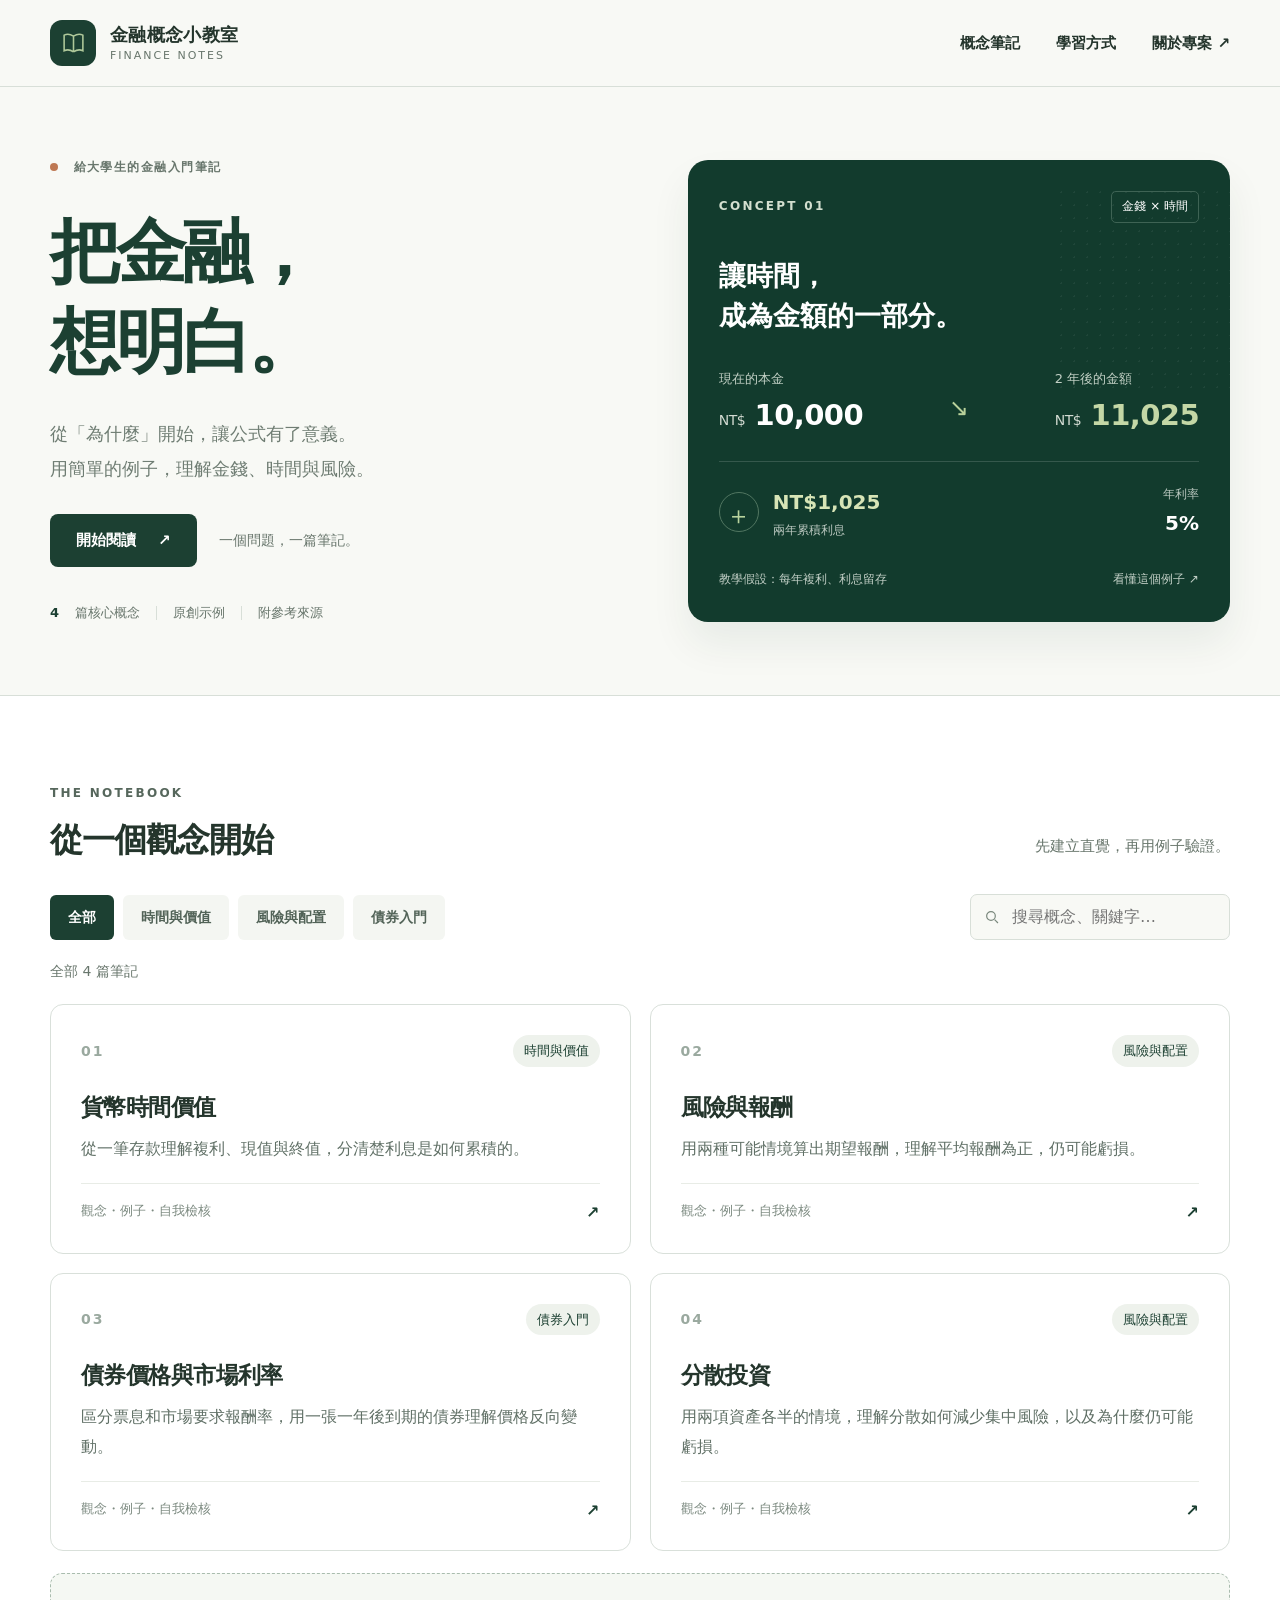
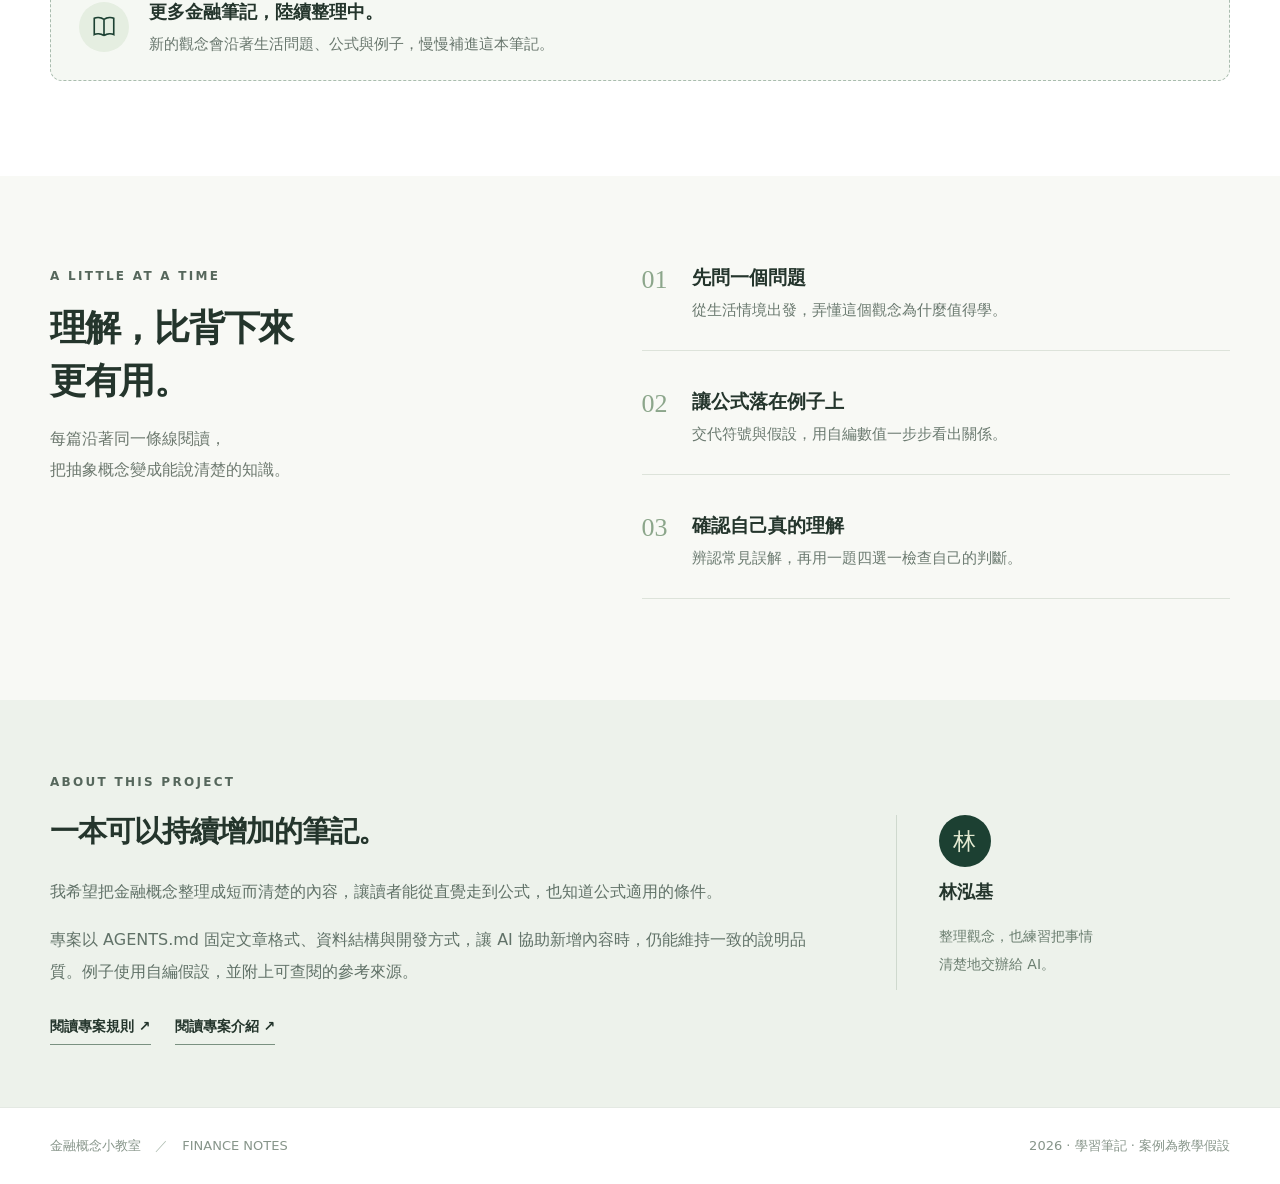
==== index.html @ fc598c64 "Publish rebuilt finance notes site and reusable project rules" ====
<!doctype html>
<html lang="zh-Hant-TW">
<head>
  <meta charset="utf-8">
  <meta name="viewport" content="width=device-width, initial-scale=1">
  <meta name="color-scheme" content="light">
  <meta name="description" content="金融概念小教室：從生活問題出發，認識貨幣時間價值、風險與報酬、債券價格與分散投資。">
  <title>金融概念小教室｜把金融，想明白。</title>
  <link rel="icon" href="favicon.svg" type="image/svg+xml">
  <link rel="stylesheet" href="styles.css">
  <script defer src="math.js"></script>
  <script defer src="content.js"></script>
  <script defer src="app.js"></script>
</head>
<body>
  <a class="skip-link" href="#main">跳到主要內容</a>
  <header class="site-header">
    <div class="shell header-inner">
      <a class="brand" href="#home" aria-label="金融概念小教室首頁">
        <span class="brand-icon" aria-hidden="true"><svg width="25" height="25" viewBox="0 0 24 24" fill="none" stroke="currentColor" stroke-width="1.5"><path d="M12 5c-3-2-7-2-9-1v15c2-1 6-1 9 1m0-15c3-2 7-2 9-1v15c-2-1-6-1-9 1m0-15v15"/></svg></span>
        <span class="brand-words"><strong>金融概念小教室</strong><small>FINANCE NOTES</small></span>
      </a>
      <nav class="main-nav" aria-label="主要導覽">
        <a href="#notebook">概念筆記</a><a href="#method">學習方式</a><a href="#about">關於專案 <span aria-hidden="true">↗</span></a>
      </nav>
    </div>
  </header>
  <main id="main">
    <div id="home-view">
      <section class="hero" id="home" aria-labelledby="site-headline"><div class="shell hero-grid">
        <div class="hero-copy">
          <p class="eyebrow hero-eyebrow"><i aria-hidden="true"></i> 給大學生的金融入門筆記</p>
          <h1 id="site-headline">把金融，<br><em>想明白。</em></h1>
          <p class="hero-intro">從「為什麼」開始，讓公式有了意義。<br>用簡單的例子，理解金錢、時間與風險。</p>
          <div class="hero-cta"><a class="btn primary" href="#notebook">開始閱讀 <span aria-hidden="true">↗</span></a><span>一個問題，一篇筆記。</span></div>
          <div class="hero-meta"><strong>4</strong> 篇核心概念 <b aria-hidden="true"></b> 原創示例 <b aria-hidden="true"></b> 附參考來源</div>
        </div>
        <div class="concept-panel" aria-label="複利教學示例"><div class="panel-top"><span class="overline">CONCEPT 01</span><span class="panel-tag">金錢 × 時間</span></div>
          <h2>讓時間，<br>成為金額的一部分。</h2>
          <div class="number-compare"><div><span class="small">現在的本金</span><strong><small>NT$</small> 10,000</strong></div><div class="number-arrow" aria-hidden="true">↘</div><div><span class="small">2 年後的金額</span><strong class="lime"><small>NT$</small> 11,025</strong></div></div>
          <div class="panel-bottom"><div class="plus-circle" aria-hidden="true">＋</div><div class="panel-added"><strong>NT$1,025</strong><span>兩年累積利息</span></div><div class="panel-rate"><span>年利率</span><strong>5%</strong></div></div>
          <div class="panel-footer"><span>教學假設：每年複利、利息留存</span><a href="#lesson/time-value">看懂這個例子 ↗</a></div>
        </div>
      </div></section>
      <section class="notebook" id="notebook" aria-labelledby="notebook-title"><div class="shell">
        <div class="section-heading"><div><p class="overline dark">THE NOTEBOOK</p><h2 id="notebook-title">從一個觀念開始</h2></div><p>先建立直覺，再用例子驗證。</p></div>
        <div class="filters"><div class="filter-buttons" role="group" aria-label="依分類篩選">
          <button type="button" data-filter="全部" class="active" aria-pressed="true">全部</button><button type="button" data-filter="時間與價值" aria-pressed="false">時間與價值</button><button type="button" data-filter="風險與配置" aria-pressed="false">風險與配置</button><button type="button" data-filter="債券入門" aria-pressed="false">債券入門</button>
        </div><label class="searchbox"><span class="sr-only">搜尋概念、關鍵字</span><svg aria-hidden="true" width="18" height="18" viewBox="0 0 24 24" fill="none" stroke="currentColor" stroke-width="1.8"><circle cx="10.5" cy="10.5" r="6.5"/><path d="m16 16 5 5"/></svg><input id="search" type="search" placeholder="搜尋概念、關鍵字…" autocomplete="off"></label></div>
        <p class="results-count" id="results-count" aria-live="polite">全部 4 篇筆記</p>
        <div class="lesson-grid" id="lesson-grid" aria-label="金融概念筆記清單"></div>
        <div class="empty-state" id="empty-state" hidden><span aria-hidden="true">∅</span><h3>目前沒有符合的筆記</h3><p>試試其他關鍵字，或回到全部概念。</p><button class="btn secondary" type="button" id="reset-filter">顯示全部概念</button></div>
        <div class="coming-soon" id="coming-soon"><div class="coming-icon" aria-hidden="true"><svg width="26" height="26" viewBox="0 0 24 24" fill="none" stroke="currentColor" stroke-width="1.5"><path d="M12 5c-3-2-7-2-9-1v15c2-1 6-1 9 1m0-15c3-2 7-2 9-1v15c-2-1-6-1-9 1m0-15v15"/></svg></div><div><strong>更多金融筆記，陸續整理中。</strong><p>新的觀念會沿著生活問題、公式與例子，慢慢補進這本筆記。</p></div></div>
      </div></section>
      <section class="method" id="method" aria-labelledby="method-title"><div class="shell method-grid"><div><p class="overline dark">A LITTLE AT A TIME</p><h2 id="method-title">理解，比背下來<br>更有用。</h2><p class="method-intro">每篇沿著同一條線閱讀，<br>把抽象概念變成能說清楚的知識。</p></div><div class="step-list"><div class="step"><span>01</span><div><h3>先問一個問題</h3><p>從生活情境出發，弄懂這個觀念為什麼值得學。</p></div></div><div class="step"><span>02</span><div><h3>讓公式落在例子上</h3><p>交代符號與假設，用自編數值一步步看出關係。</p></div></div><div class="step"><span>03</span><div><h3>確認自己真的理解</h3><p>辨認常見誤解，再用一題四選一檢查自己的判斷。</p></div></div></div></div></section>
      <section class="about" id="about" aria-labelledby="about-title"><div class="shell about-grid"><div class="about-copy"><p class="overline dark">ABOUT THIS PROJECT</p><h2 id="about-title">一本可以持續增加的筆記。</h2><p>我希望把金融概念整理成短而清楚的內容，讓讀者能從直覺走到公式，也知道公式適用的條件。</p><p>專案以 AGENTS.md 固定文章格式、資料結構與開發方式，讓 AI 協助新增內容時，仍能維持一致的說明品質。例子使用自編假設，並附上可查閱的參考來源。</p><div class="about-links"><a href="agents.html">閱讀專案規則 ↗</a><a href="readme.html">閱讀專案介紹 ↗</a></div></div><div class="author-card"><div class="author-avatar" aria-hidden="true">林</div><strong>林泓基</strong><p>整理觀念，也練習把事情<br>清楚地交辦給 AI。</p></div></div></section>
    </div>
    <div id="lesson-view" hidden><div class="shell lesson-shell"><a class="back-link" href="#notebook">← 返回概念筆記</a><div class="lesson-layout"><aside class="lesson-side"><span class="overline dark">IN THIS NOTE</span><nav id="lesson-toc" aria-label="本篇章節導覽"></nav></aside><article class="lesson-article" id="lesson-article" tabindex="-1"></article></div></div></div>
  </main>
  <footer class="footer"><div class="shell footer-inner"><span>金融概念小教室 <span class="slash">／</span> FINANCE NOTES</span><span>2026 · 學習筆記 · 案例為教學假設</span></div></footer>
</body>
</html>
---- styles.css ----
:root{--pine:#1c4032;--pine-deep:#123b2d;--ink:#24352c;--muted:#68766c;--line:#d8dfd8;--cream:#f8f9f5;--mist:#eef2ec;--leaf:#afc89a;--orange:#be7853;--white:#fff;--shadow:0 22px 40px rgba(20,53,41,.07)}
*,*::before,*::after{box-sizing:border-box}html{scroll-behavior:smooth;scroll-padding-top:110px}body{margin:0;background:var(--cream);color:var(--ink);font-family:system-ui,-apple-system,BlinkMacSystemFont,"Noto Sans TC","Microsoft JhengHei",sans-serif;font-size:16px;line-height:1.8;-webkit-font-smoothing:antialiased}a{color:inherit;text-decoration:none}button,input{font:inherit}button,a{touch-action:manipulation}button{cursor:pointer}button:disabled{cursor:not-allowed}button:focus-visible,a:focus-visible,input:focus-visible{outline:3px solid #b67946;outline-offset:4px}[hidden]{display:none!important}.sr-only{position:absolute!important;width:1px;height:1px;padding:0;margin:-1px;overflow:hidden;clip:rect(0,0,0,0);white-space:nowrap;border:0}.skip-link{position:fixed;z-index:99;top:-100px;left:20px;padding:10px 18px;background:var(--pine);color:white}.skip-link:focus{top:12px}.shell{width:min(1180px,calc(100% - 80px));margin:auto}.site-header{position:sticky;top:0;z-index:20;background:rgba(248,249,245,.95);border-bottom:1px solid var(--line);backdrop-filter:blur(12px)}.header-inner{height:86px;display:flex;align-items:center;justify-content:space-between;gap:28px}.brand{display:flex;align-items:center;gap:14px;flex-shrink:0}.brand-icon{width:46px;height:46px;display:grid;place-items:center;background:var(--pine);color:var(--leaf);border-radius:12px}.brand-words{display:flex;flex-direction:column;line-height:1.3}.brand-words strong{font-size:18px;font-weight:750;letter-spacing:.02em}.brand-words small{font-size:11px;color:var(--muted);letter-spacing:.18em;margin-top:3px}.main-nav{display:flex;align-items:center;gap:36px;white-space:nowrap}.main-nav a{font-size:15px;font-weight:600}.main-nav a:hover,.back-link:hover{color:#6a8c69}.eyebrow,.overline{letter-spacing:.19em;font-size:12px;font-weight:700;color:#d4e0d0}.overline.dark{color:#56675c}.hero{background:#f8f9f5;border-bottom:1px solid var(--line);scroll-margin-top:100px}.hero-grid{display:grid;grid-template-columns:1.04fr 1fr;gap:74px;align-items:center;min-height:590px;padding:70px 0}.hero-copy h1{font-size:clamp(48px,5.5vw,77px);letter-spacing:-.055em;line-height:1.29;margin:28px 0;color:var(--pine);font-weight:800}.hero-copy h1 em{font-style:normal}.hero-eyebrow{color:var(--muted);letter-spacing:.12em;margin:0}.hero-eyebrow i{display:inline-block;background:var(--orange);width:8px;height:8px;border-radius:50%;margin-right:10px}.hero-intro{font-size:18px;color:#6f7d73;line-height:1.95;margin:0 0 28px}.hero-cta{display:flex;align-items:center;gap:22px;flex-wrap:wrap}.hero-cta>span{font-size:14px;color:var(--muted)}.btn{border:0;display:inline-flex;align-items:center;justify-content:center;gap:22px;font-weight:700;font-size:15px;border-radius:8px;padding:13px 26px;min-height:49px;transition:transform .15s ease,background .15s ease}.btn:hover{transform:translateY(-2px)}.btn.primary{background:var(--pine);color:white}.btn.primary:hover{background:#2e604c}.btn.secondary{background:#edf0e9;color:var(--pine)}.hero-meta{display:flex;align-items:center;gap:16px;margin-top:34px;font-size:13px;color:var(--muted);flex-wrap:wrap}.hero-meta strong{color:var(--pine)}.hero-meta b{display:block;height:14px;border-left:1px solid var(--line)}.concept-panel{border-radius:20px;background:var(--pine-deep);color:white;box-shadow:var(--shadow);padding:31px;min-height:435px;display:flex;flex-direction:column;position:relative;overflow:hidden}.concept-panel::before{content:"";position:absolute;right:-35px;top:26px;width:210px;height:210px;background-image:radial-gradient(rgba(255,255,255,.07) 1px,transparent 1px);background-size:13px 13px;opacity:.8;pointer-events:none}.panel-top,.panel-footer{display:flex;justify-content:space-between;gap:12px;align-items:center;position:relative}.panel-tag{font-size:12px;border:1px solid #3e6354;padding:4px 10px;border-radius:5px}.concept-panel h2{font-size:27px;line-height:1.5;font-weight:600;margin:33px 0 30px;position:relative}.number-compare{display:flex;align-items:end;justify-content:space-between;gap:10px;position:relative}.number-compare>div:not(.number-arrow){min-width:0}.number-compare .small{font-size:13px;display:block;color:#c3d1c6;margin-bottom:8px}.number-compare strong{display:block;font-size:29px;line-height:1.2;white-space:nowrap;letter-spacing:-.02em}.number-compare strong small{font-size:14px;font-weight:500;color:#d3dbd2}.number-compare strong.lime{color:#c4d7a6}.number-arrow{color:#b8d19b;font-size:24px;margin-bottom:3px}.panel-bottom{display:flex;align-items:center;border-top:1px solid rgba(255,255,255,.15);margin-top:28px;padding-top:22px;gap:14px}.plus-circle{height:40px;width:40px;border:1px solid #517661;border-radius:50%;display:grid;place-items:center;color:#b8d39e;font-size:25px}.panel-added{display:flex;flex:1;flex-direction:column}.panel-added strong{font-size:20px;color:#d7e4b6}.panel-added span,.panel-rate span{font-size:12px;color:#bcc9c1}.panel-rate{text-align:right;display:flex;flex-direction:column}.panel-rate strong{font-size:20px}.panel-footer{margin-top:auto;padding-top:28px;font-size:12px;color:#c3d0c7;flex-wrap:wrap}.panel-footer a:hover{text-decoration:underline}.notebook{background:white;padding:75px 0 95px;scroll-margin-top:85px}.section-heading{display:flex;justify-content:space-between;align-items:end;gap:15px;margin-bottom:30px}.section-heading h2,.method h2,.about h2{font-size:33px;letter-spacing:-.035em;line-height:1.45;margin:12px 0 0}.section-heading>p{color:var(--muted);font-size:15px;margin:0 0 4px}.filters{display:flex;justify-content:space-between;align-items:center;gap:18px}.filter-buttons{display:flex;flex-wrap:wrap;gap:9px}.filter-buttons button{border:1px solid transparent;background:#f4f6f2;color:#526358;border-radius:6px;padding:9px 17px;font-size:14px;font-weight:650;min-height:44px}.filter-buttons button.active{background:var(--pine);color:#fff}.filter-buttons button:not(.active):hover{border-color:#cad9ca}.searchbox{display:flex;align-items:center;gap:10px;background:var(--cream);border:1px solid var(--line);border-radius:7px;padding:0 13px;min-width:260px;min-height:46px;color:#7a887d}.searchbox:focus-within{outline:2px solid #7e9e84}.searchbox input{background:transparent;border:0;outline:none;width:100%;font-size:16px;color:var(--ink)}.results-count{color:var(--muted);font-size:14px;margin:19px 0 20px}.lesson-grid{display:grid;grid-template-columns:repeat(2,minmax(0,1fr));gap:19px}.lesson-card{border:1px solid #d9e0da;border-radius:13px;background:#fff;padding:30px 30px 25px;display:flex;flex-direction:column;min-height:245px;transition:border-color .15s,box-shadow .15s,transform .15s}.lesson-card:hover{transform:translateY(-3px);border-color:#85a18b;box-shadow:0 12px 25px rgba(21,60,42,.07)}.card-head{display:flex;justify-content:space-between;align-items:center}.card-number{font-size:14px;letter-spacing:.15em;color:#9aa99f;font-weight:700}.card-category{font-size:13px;background:var(--mist);padding:4px 11px;color:var(--pine);border-radius:999px}.lesson-card h3{font-size:23px;letter-spacing:-.025em;margin:20px 0 6px}.lesson-card p{font-size:16px;color:#607066;margin:0 0 19px;line-height:1.85;flex:1}.card-bottom{border-top:1px solid #e8ece6;padding-top:15px;display:flex;justify-content:space-between;gap:10px;color:#7c8a80;font-size:13px}.card-bottom span:last-child{color:var(--pine);font-weight:700;font-size:16px}.empty-state{text-align:center;border:1px dashed #c6d1c8;padding:40px;border-radius:14px;color:var(--muted)}.empty-state>span{font-size:35px}.empty-state h3{color:var(--ink);margin:0}.empty-state p{font-size:16px}.coming-soon{display:flex;align-items:center;gap:20px;margin-top:22px;border:1.5px dashed #a9bcae;background:#f5f8f3;border-radius:12px;padding:22px 28px}.coming-icon{display:grid;place-items:center;background:#e5eee1;color:var(--pine);border-radius:50%;width:50px;height:50px;flex-shrink:0}.coming-soon strong{font-size:18px}.coming-soon p{font-size:15px;color:#68766d;margin:2px 0 0}.method{padding:78px 0 74px;background:var(--cream);scroll-margin-top:85px}.method-grid{display:grid;grid-template-columns:.9fr 1.1fr;gap:110px}.method h2{font-size:36px;margin:15px 0}.method-intro{color:#6d796f;line-height:1.95}.step{display:flex;gap:24px;border-bottom:1px solid #dde3da;padding:3px 0 26px;margin-bottom:27px}.step span{font-family:Georgia,serif;font-size:26px;color:#8ca68b}.step h3{font-size:19px;margin:3px 0}.step p{margin:2px 0 0;color:#6b7a70;font-size:15px}.about{background:#edf2eb;padding:60px 0 62px;scroll-margin-top:85px}.about-grid{display:grid;grid-template-columns:1.5fr .65fr;gap:75px;align-items:center}.about h2{font-size:29px;margin:16px 0 24px}.about-copy>p:not(.overline){font-size:16px;color:#617268;line-height:2;margin:0 0 16px}.about-links{display:flex;flex-wrap:wrap;gap:24px;margin-top:26px}.about-links a{font-size:14px;font-weight:750;border-bottom:1px solid #7a9181;padding-bottom:5px}.about-links a:hover{color:#597b5d}.author-card{border-left:1px solid #cfd9ce;min-height:175px;padding-left:42px;display:flex;align-items:start;flex-direction:column}.author-avatar{width:52px;height:52px;border-radius:50%;display:grid;place-items:center;background:var(--pine);color:#e3e9d1;font-size:23px;margin-bottom:9px}.author-card strong{font-size:18px}.author-card p{color:#6b7e70;line-height:2;font-size:14px;margin:13px 0 0}.footer{background:#fff;border-top:1px solid #e4e9e3}.footer-inner{display:flex;justify-content:space-between;gap:15px;padding:26px 0;flex-wrap:wrap;color:#87958a;font-size:13px}.slash{margin:0 10px;color:#adbcb0}.lesson-shell{padding-top:28px;padding-bottom:82px}.back-link{font-size:15px;color:#607a66;font-weight:700}.lesson-layout{display:grid;grid-template-columns:210px minmax(0,1fr);gap:80px;margin-top:35px}.lesson-side{position:sticky;top:116px;align-self:start}.lesson-side nav{display:flex;flex-direction:column;gap:5px;margin-top:20px}.lesson-side nav a{display:block;border-radius:6px;padding:9px 10px;color:#647568;font-size:14px}.lesson-side nav a:hover{background:#e6eee5;color:var(--pine)}.lesson-article{min-width:0;max-width:820px}.lesson-header{border-bottom:1px solid var(--line);padding-bottom:26px;margin-bottom:45px}.lesson-index{display:flex;gap:18px;align-items:center;color:#6c836d;font-size:13px;font-weight:700;letter-spacing:.1em}.lesson-article h1{font-size:clamp(32px,4.4vw,51px);margin:16px 0 10px;letter-spacing:-.04em;line-height:1.4}.lesson-subtitle{font-size:19px;color:#536c59;margin:8px 0}.lead-question{background:#eaf0e7;border-left:4px solid #78987d;padding:19px 23px;margin-top:26px;border-radius:0 8px 8px 0}.lead-question small{color:#5b7962;font-size:13px;display:block;font-weight:750;margin-bottom:5px}.lead-question p{font-size:18px;margin:0;line-height:1.85;color:#243e2a}.lesson-section{scroll-margin-top:115px;margin-bottom:62px}.lesson-section h2{display:flex;gap:14px;align-items:baseline;font-size:28px;letter-spacing:-.02em;margin:0 0 24px}.lesson-section h2>span{color:#83a18b;font-family:Georgia,serif;font-size:23px}.lesson-section p{font-size:17px;line-height:2.02;color:#4c5b50;margin:0 0 15px}.takeaway{padding:19px 22px;background:#eff4eb;border:1px solid #d3e0d0;border-radius:9px;font-size:16px;line-height:1.9}.formula-box{padding:23px 25px;background:#193f31;border-radius:11px;color:#fff;overflow-x:auto;white-space:normal;font-size:20px;font-weight:650;line-height:1.9;letter-spacing:.005em}.symbol-list{display:grid;grid-template-columns:repeat(2,minmax(0,1fr));gap:9px;margin:22px 0}.symbol-item{border-bottom:1px solid #e0e7de;padding:11px 0}.symbol-item b{display:block;color:#34563d;font-size:18px}.symbol-item span{display:block;font-size:15px;color:#526458}.assumptions{background:#f0f3ec;border-radius:10px;padding:20px 24px}.assumptions strong{font-size:16px}.assumptions ul{padding-left:23px;margin:8px 0 0;color:#536457;font-size:16px;line-height:1.9}.table-scroll{overflow-x:auto;max-width:100%;border:1px solid #e0e7df;border-radius:9px;margin:19px 0}.lesson-table{border-collapse:collapse;width:100%;min-width:490px;font-size:15px}.lesson-table th{text-align:left;background:#eff3ec;color:#2b4b33}.lesson-table th,.lesson-table td{padding:13px 16px;border-bottom:1px solid #e4e9e1}.lesson-table tbody tr:last-child td{border-bottom:0}.lesson-table td{color:#526256}.example-note{font-size:14px!important;color:#7d8c80!important}.myth{padding:20px 0;border-bottom:1px solid #dce5d9}.myth:last-child{border:0}.myth b{font-size:17px;color:#334b38}.myth p{margin-top:7px!important}.quiz-box{background:#f0f4ed;border:1px solid #d6e2d3;padding:27px;border-radius:12px}.quiz-question{font-weight:750;color:#263e30!important;margin-bottom:14px!important}.quiz-choices{border:0;padding:0;margin:0;display:flex;flex-direction:column;gap:10px;min-width:0}.quiz-choice{display:flex;align-items:center;gap:11px;padding:13px 15px;border:1px solid #d1dcd0;background:white;border-radius:7px;cursor:pointer;font-size:16px;line-height:1.75}.quiz-choice:has(input:checked){border-color:#618b69;background:#e9f4e6}.quiz-choice input{width:18px;height:18px;accent-color:#28613a;flex-shrink:0}.quiz-actions{display:flex;align-items:center;gap:12px;flex-wrap:wrap;margin-top:20px}.quiz-message{margin:13px 0 0!important;font-size:15px!important}.quiz-feedback{margin-top:20px;border-top:1px solid #ccd8ca;padding-top:18px}.quiz-feedback strong{color:#1b5c37}.quiz-explanation{padding:8px 0;color:#536659;font-size:15px;border-bottom:1px solid #e0e7dd}.quiz-explanation b{color:#345a3b}.compound-calculator{background:#f4f7ef;border:1px solid #d9e5d8;padding:24px;border-radius:12px;margin-top:22px}.compound-calculator h3{font-size:20px;margin:0 0 10px}.calc-fields{display:grid;grid-template-columns:repeat(3,1fr);gap:12px}.calc-fields label{display:flex;flex-direction:column;gap:6px;font-size:14px;color:#4b6651;font-weight:650}.calc-fields input{width:100%;min-width:0;padding:10px 11px;font-size:16px;border:1px solid #bccdbd;border-radius:6px;background:white;color:var(--ink)}.calc-output{margin-top:15px;font-size:16px;color:#446348}.calc-output strong{font-size:21px;color:#214533}.calc-error{color:#a33a2c}.source-list{padding-left:23px}.source-list li{margin-bottom:19px}.source-list a{color:#236246;font-weight:700;text-decoration:underline;text-underline-offset:4px;overflow-wrap:anywhere}.source-list p{font-size:15px!important;color:#768579!important;margin:6px 0 0!important}.lesson-next-prev{display:flex;gap:20px;justify-content:space-between;border-top:1px solid #d7e0d5;margin-top:65px;padding-top:24px}.lesson-next-prev a{flex:1;min-width:0;display:flex;flex-direction:column;gap:4px;font-weight:700;color:var(--pine);font-size:17px}.lesson-next-prev small{font-size:13px;color:#829285}.lesson-next-prev a:last-child{text-align:right}.not-found{padding:50px 0}.not-found h1{font-size:32px}.not-found p{font-size:17px}
@media(max-width:960px){.shell{width:min(100% - 50px,1180px)}.hero-grid{gap:32px}.hero-copy h1{font-size:clamp(48px,6vw,68px)}.concept-panel{padding:24px;min-height:415px}.number-compare strong{font-size:25px}.method-grid{gap:50px}.about-grid{gap:32px}.lesson-layout{gap:35px;grid-template-columns:170px minmax(0,1fr)}}
@media(max-width:760px){.header-inner{height:auto;min-height:78px;align-items:start;flex-direction:column;padding:14px 0 12px;gap:12px}.main-nav{width:100%;gap:22px;overflow-x:auto;padding-bottom:3px}.main-nav a{font-size:14px}.hero-grid,.method-grid,.about-grid{grid-template-columns:1fr}.hero-grid{padding:55px 0;min-height:0}.hero-copy h1{font-size:clamp(48px,9vw,66px)}.hero-intro{font-size:17px}.concept-panel{min-height:400px}.section-heading{align-items:start;flex-direction:column}.filters{align-items:stretch;flex-direction:column}.searchbox{min-width:0}.lesson-grid{grid-template-columns:1fr}.notebook{padding:56px 0 70px}.method{padding:65px 0}.method-grid{gap:30px}.about-grid{gap:30px}.author-card{border-left:0;border-top:1px solid #cfd9ce;padding:25px 0 0;min-height:0}.lesson-layout{grid-template-columns:1fr;gap:28px}.lesson-side{position:static;border-bottom:1px solid #dce5da;padding-bottom:15px}.lesson-side nav{display:flex;flex-direction:row;flex-wrap:wrap;gap:4px}.lesson-side nav a{padding:5px 10px;background:#edf1eb}.lesson-shell{padding-top:20px}.lesson-article h1{font-size:38px}.calc-fields{grid-template-columns:1fr 1fr}.footer-inner{font-size:12px}}
@media(max-width:440px){.shell{width:calc(100% - 34px)}.brand-words strong{font-size:16px}.brand-icon{width:42px;height:42px}.main-nav{gap:17px}.main-nav a{font-size:13px}.hero-copy h1{font-size:49px}.hero-intro br{display:none}.concept-panel{padding:19px;min-height:380px}.concept-panel h2{font-size:23px;margin:22px 0}.number-compare strong{font-size:21px}.number-compare strong small{font-size:12px}.number-arrow{font-size:18px}.number-compare .small{font-size:11px}.panel-footer{font-size:11px}.coming-soon{padding:18px;align-items:flex-start}.coming-soon strong{font-size:17px}.coming-soon p{font-size:14px}.lesson-card{padding:22px}.lesson-card h3{font-size:21px}.method h2{font-size:33px}.about h2{font-size:27px}.lesson-article h1{font-size:33px}.lesson-section h2{font-size:24px}.lesson-section p{font-size:16px}.formula-box{font-size:17px;padding:19px}.symbol-list,.calc-fields{grid-template-columns:1fr}.quiz-box{padding:17px}.quiz-choice{font-size:15px}.lesson-next-prev{gap:10px}}
@media(prefers-reduced-motion:reduce){*,*::before,*::after{scroll-behavior:auto!important;transition:none!important}}
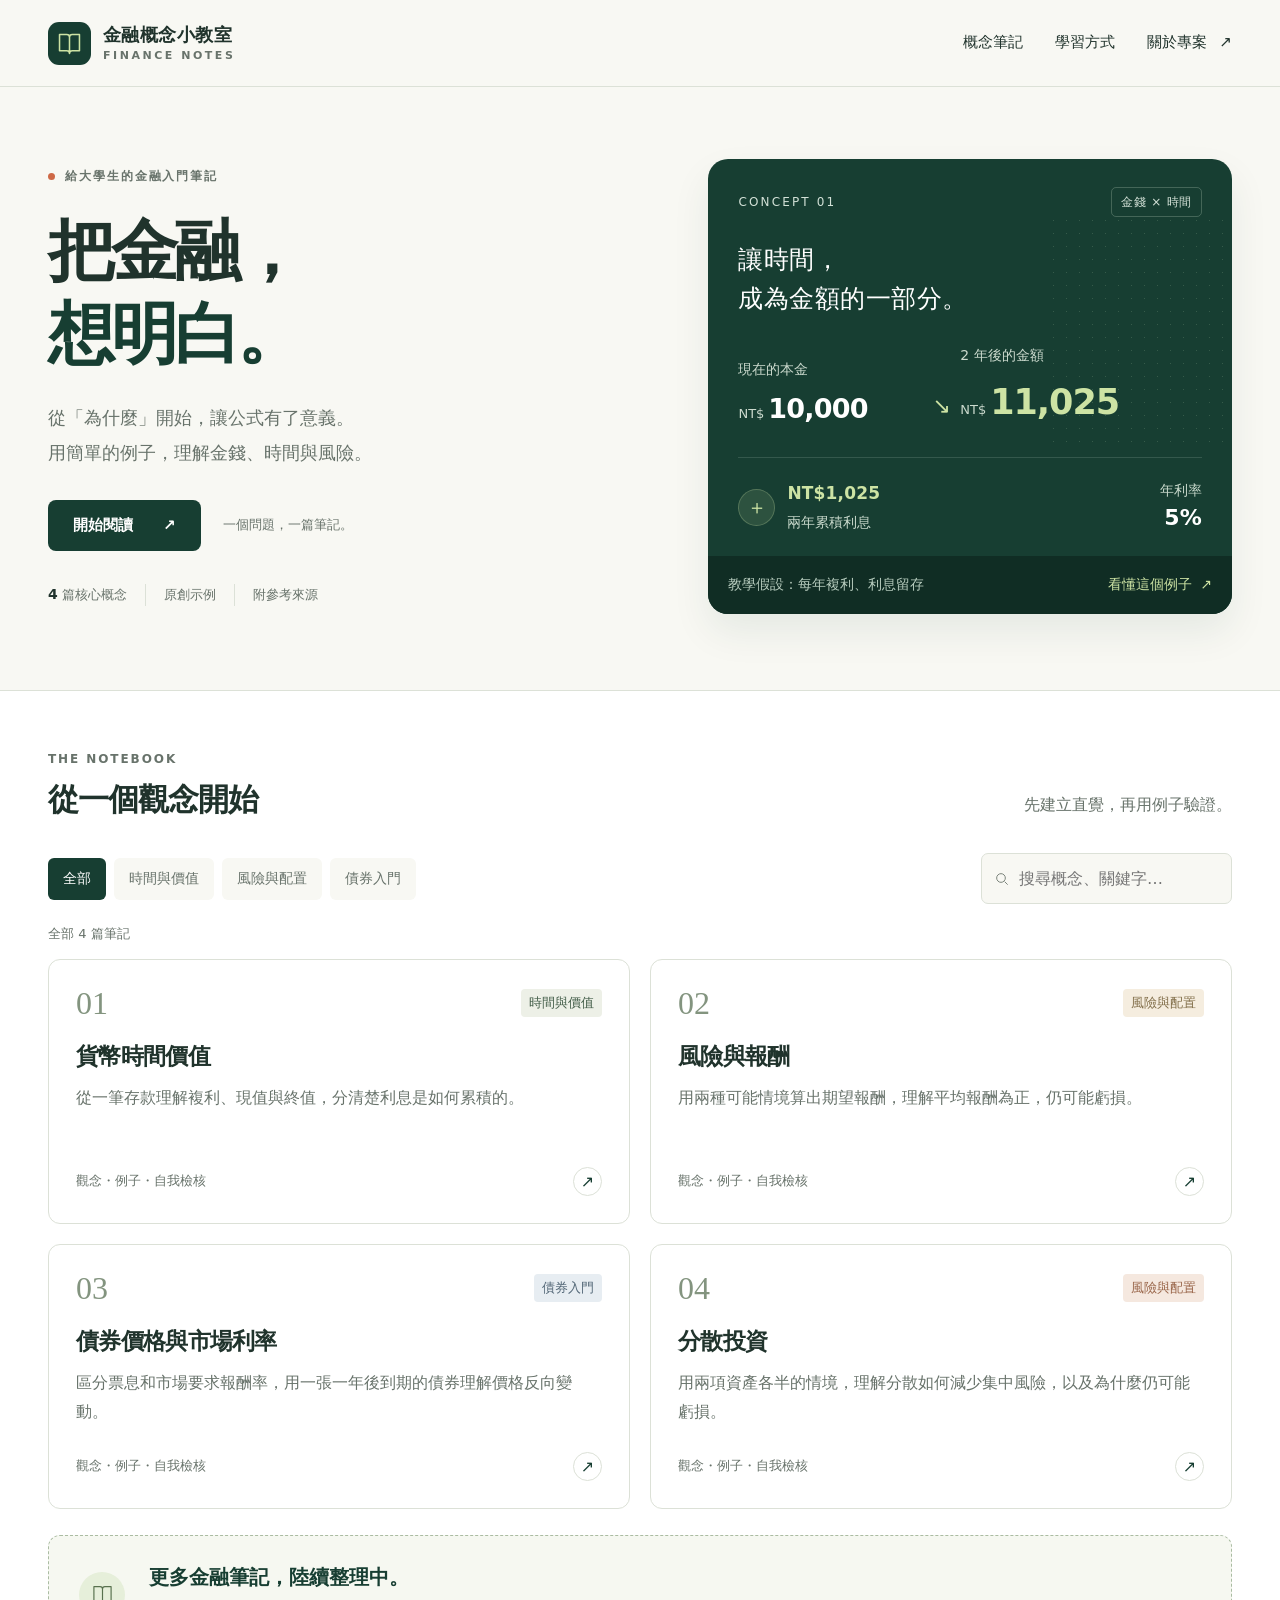
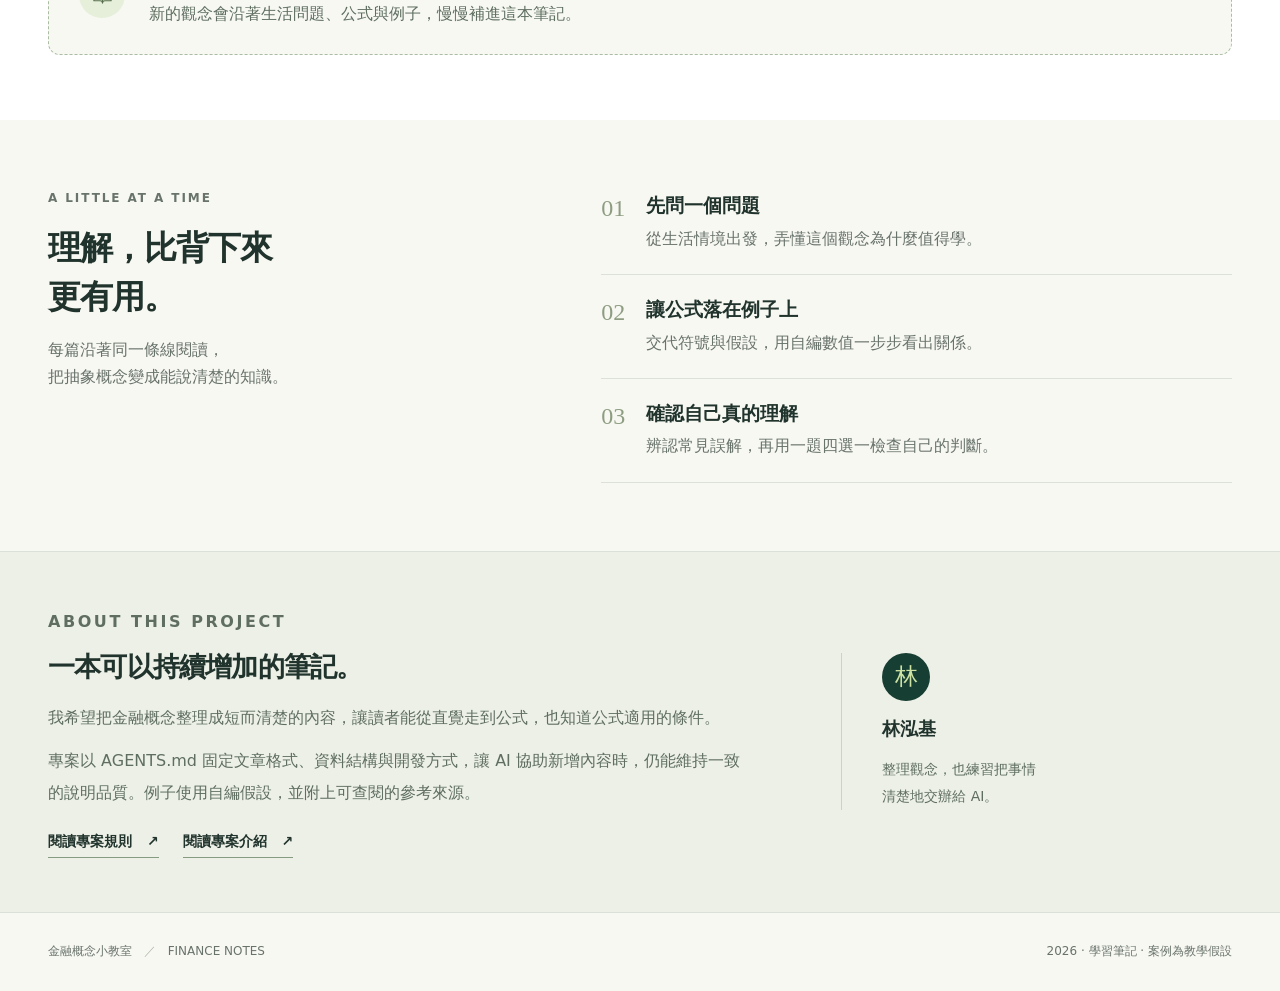
==== commit 0d22ad13: "Restore approved original finance notes design with verified visual parity" ====
--- a/index.html
+++ b/index.html
@@ -1,62 +1,61 @@
 <!doctype html>
-<html lang="zh-Hant-TW">
+<html lang="zh-Hant">
 <head>
   <meta charset="utf-8">
   <meta name="viewport" content="width=device-width, initial-scale=1">
-  <meta name="color-scheme" content="light">
-  <meta name="description" content="金融概念小教室：從生活問題出發，認識貨幣時間價值、風險與報酬、債券價格與分散投資。">
+  <meta name="description" content="從生活問題、公式與自編例子，理解貨幣時間價值、風險與報酬、債券價格及分散投資。">
+  <meta name="theme-color" content="#173e32">
   <title>金融概念小教室｜把金融，想明白。</title>
-  <link rel="icon" href="favicon.svg" type="image/svg+xml">
-  <link rel="stylesheet" href="styles.css">
-  <script defer src="math.js"></script>
-  <script defer src="content.js"></script>
-  <script defer src="app.js"></script>
+  <link rel="stylesheet" href="./styles.css">
+  <script defer src="./content.js"></script>
+  <script defer src="./math.js"></script>
+  <script defer src="./app.js"></script>
 </head>
 <body>
   <a class="skip-link" href="#main">跳到主要內容</a>
   <header class="site-header">
     <div class="shell header-inner">
       <a class="brand" href="#home" aria-label="金融概念小教室首頁">
-        <span class="brand-icon" aria-hidden="true"><svg width="25" height="25" viewBox="0 0 24 24" fill="none" stroke="currentColor" stroke-width="1.5"><path d="M12 5c-3-2-7-2-9-1v15c2-1 6-1 9 1m0-15c3-2 7-2 9-1v15c-2-1-6-1-9 1m0-15v15"/></svg></span>
-        <span class="brand-words"><strong>金融概念小教室</strong><small>FINANCE NOTES</small></span>
+        <span class="brand-icon" aria-hidden="true"><svg viewBox="0 0 32 32"><path d="M5 6h8c2 0 3 1 3 3v18c0-2-1-3-3-3H5zm22 0h-8c-2 0-3 1-3 3v18c0-2 1-3 3-3h8z"/></svg></span>
+        <span class="brand-name">金融概念小教室<small>FINANCE NOTES</small></span>
       </a>
-      <nav class="main-nav" aria-label="主要導覽">
-        <a href="#notebook">概念筆記</a><a href="#method">學習方式</a><a href="#about">關於專案 <span aria-hidden="true">↗</span></a>
-      </nav>
+      <nav class="main-nav" aria-label="主要導覽"><a href="#library">概念筆記</a><a href="#method">學習方式</a><a href="#about">關於專案 <span aria-hidden="true">↗</span></a></nav>
     </div>
   </header>
-  <main id="main">
+  <main id="main" tabindex="-1">
     <div id="home-view">
-      <section class="hero" id="home" aria-labelledby="site-headline"><div class="shell hero-grid">
+      <section class="hero shell" aria-labelledby="hero-heading">
         <div class="hero-copy">
-          <p class="eyebrow hero-eyebrow"><i aria-hidden="true"></i> 給大學生的金融入門筆記</p>
-          <h1 id="site-headline">把金融，<br><em>想明白。</em></h1>
-          <p class="hero-intro">從「為什麼」開始，讓公式有了意義。<br>用簡單的例子，理解金錢、時間與風險。</p>
-          <div class="hero-cta"><a class="btn primary" href="#notebook">開始閱讀 <span aria-hidden="true">↗</span></a><span>一個問題，一篇筆記。</span></div>
-          <div class="hero-meta"><strong>4</strong> 篇核心概念 <b aria-hidden="true"></b> 原創示例 <b aria-hidden="true"></b> 附參考來源</div>
+          <p class="eyebrow"><span class="tiny-dot"></span> 給大學生的金融入門筆記</p>
+          <h1 id="hero-heading">把金融，<br><span>想明白。</span></h1>
+          <p class="hero-description">從「為什麼」開始，讓公式有了意義。<br>用簡單的例子，理解金錢、時間與風險。</p>
+          <div class="hero-actions"><a class="button primary" href="#library">開始閱讀 <span aria-hidden="true">↗</span></a><span class="hero-note">一個問題，一篇筆記。</span></div>
+          <div class="hero-meta"><span><b data-lesson-count>—</b> 篇核心概念</span><span>原創示例</span><span>附參考來源</span></div>
         </div>
-        <div class="concept-panel" aria-label="複利教學示例"><div class="panel-top"><span class="overline">CONCEPT 01</span><span class="panel-tag">金錢 × 時間</span></div>
-          <h2>讓時間，<br>成為金額的一部分。</h2>
-          <div class="number-compare"><div><span class="small">現在的本金</span><strong><small>NT$</small> 10,000</strong></div><div class="number-arrow" aria-hidden="true">↘</div><div><span class="small">2 年後的金額</span><strong class="lime"><small>NT$</small> 11,025</strong></div></div>
-          <div class="panel-bottom"><div class="plus-circle" aria-hidden="true">＋</div><div class="panel-added"><strong>NT$1,025</strong><span>兩年累積利息</span></div><div class="panel-rate"><span>年利率</span><strong>5%</strong></div></div>
-          <div class="panel-footer"><span>教學假設：每年複利、利息留存</span><a href="#lesson/time-value">看懂這個例子 ↗</a></div>
+        <div class="hero-demo" aria-label="複利示例：本金一萬元，年利率百分之五，每年複利一次，兩年後為一萬一千零二十五元。">
+          <div class="demo-top"><span>CONCEPT 01</span><span class="demo-pill">金錢 × 時間</span></div>
+          <p class="demo-question">讓時間，<br>成為金額的一部分。</p>
+          <div class="money-journey"><div><small>現在的本金</small><strong><span>NT$</span>10,000</strong></div><span class="journey-arrow" aria-hidden="true">↘</span><div class="future-value"><small>2 年後的金額</small><strong><span>NT$</span>11,025</strong></div></div>
+          <div class="growth-note"><span class="growth-mark" aria-hidden="true">＋</span><div><b>NT$1,025</b><small>兩年累積利息</small></div><span class="demo-rate">年利率<br><b>5%</b></span></div>
+          <div class="demo-bottom"><span>教學假設：每年複利、利息留存</span><a href="#lesson/time-value-of-money" aria-label="閱讀貨幣時間價值">看懂這個例子 <span aria-hidden="true">↗</span></a></div>
         </div>
-      </div></section>
-      <section class="notebook" id="notebook" aria-labelledby="notebook-title"><div class="shell">
-        <div class="section-heading"><div><p class="overline dark">THE NOTEBOOK</p><h2 id="notebook-title">從一個觀念開始</h2></div><p>先建立直覺，再用例子驗證。</p></div>
-        <div class="filters"><div class="filter-buttons" role="group" aria-label="依分類篩選">
-          <button type="button" data-filter="全部" class="active" aria-pressed="true">全部</button><button type="button" data-filter="時間與價值" aria-pressed="false">時間與價值</button><button type="button" data-filter="風險與配置" aria-pressed="false">風險與配置</button><button type="button" data-filter="債券入門" aria-pressed="false">債券入門</button>
-        </div><label class="searchbox"><span class="sr-only">搜尋概念、關鍵字</span><svg aria-hidden="true" width="18" height="18" viewBox="0 0 24 24" fill="none" stroke="currentColor" stroke-width="1.8"><circle cx="10.5" cy="10.5" r="6.5"/><path d="m16 16 5 5"/></svg><input id="search" type="search" placeholder="搜尋概念、關鍵字…" autocomplete="off"></label></div>
-        <p class="results-count" id="results-count" aria-live="polite">全部 4 篇筆記</p>
-        <div class="lesson-grid" id="lesson-grid" aria-label="金融概念筆記清單"></div>
-        <div class="empty-state" id="empty-state" hidden><span aria-hidden="true">∅</span><h3>目前沒有符合的筆記</h3><p>試試其他關鍵字，或回到全部概念。</p><button class="btn secondary" type="button" id="reset-filter">顯示全部概念</button></div>
-        <div class="coming-soon" id="coming-soon"><div class="coming-icon" aria-hidden="true"><svg width="26" height="26" viewBox="0 0 24 24" fill="none" stroke="currentColor" stroke-width="1.5"><path d="M12 5c-3-2-7-2-9-1v15c2-1 6-1 9 1m0-15c3-2 7-2 9-1v15c-2-1-6-1-9 1m0-15v15"/></svg></div><div><strong>更多金融筆記，陸續整理中。</strong><p>新的觀念會沿著生活問題、公式與例子，慢慢補進這本筆記。</p></div></div>
-      </div></section>
-      <section class="method" id="method" aria-labelledby="method-title"><div class="shell method-grid"><div><p class="overline dark">A LITTLE AT A TIME</p><h2 id="method-title">理解，比背下來<br>更有用。</h2><p class="method-intro">每篇沿著同一條線閱讀，<br>把抽象概念變成能說清楚的知識。</p></div><div class="step-list"><div class="step"><span>01</span><div><h3>先問一個問題</h3><p>從生活情境出發，弄懂這個觀念為什麼值得學。</p></div></div><div class="step"><span>02</span><div><h3>讓公式落在例子上</h3><p>交代符號與假設，用自編數值一步步看出關係。</p></div></div><div class="step"><span>03</span><div><h3>確認自己真的理解</h3><p>辨認常見誤解，再用一題四選一檢查自己的判斷。</p></div></div></div></div></section>
-      <section class="about" id="about" aria-labelledby="about-title"><div class="shell about-grid"><div class="about-copy"><p class="overline dark">ABOUT THIS PROJECT</p><h2 id="about-title">一本可以持續增加的筆記。</h2><p>我希望把金融概念整理成短而清楚的內容，讓讀者能從直覺走到公式，也知道公式適用的條件。</p><p>專案以 AGENTS.md 固定文章格式、資料結構與開發方式，讓 AI 協助新增內容時，仍能維持一致的說明品質。例子使用自編假設，並附上可查閱的參考來源。</p><div class="about-links"><a href="agents.html">閱讀專案規則 ↗</a><a href="readme.html">閱讀專案介紹 ↗</a></div></div><div class="author-card"><div class="author-avatar" aria-hidden="true">林</div><strong>林泓基</strong><p>整理觀念，也練習把事情<br>清楚地交辦給 AI。</p></div></div></section>
+      </section>
+      <section class="library-section" id="library" aria-labelledby="library-heading">
+        <div class="shell">
+          <div class="section-heading"><div><p class="eyebrow">THE NOTEBOOK</p><h2 id="library-heading">從一個觀念開始</h2></div><p>先建立直覺，再用例子驗證。</p></div>
+          <div class="library-toolbar"><div id="category-filters" class="category-filters" role="group" aria-label="依分類篩選"></div><div class="search-wrap"><svg viewBox="0 0 24 24" aria-hidden="true"><circle cx="10.5" cy="10.5" r="6.5"/><path d="m16 16 4.5 4.5"/></svg><label class="sr-only" for="lesson-search">搜尋概念</label><input type="search" id="lesson-search" placeholder="搜尋概念、關鍵字…" autocomplete="off"></div></div>
+          <p id="result-count" class="result-count" aria-live="polite"></p>
+          <div class="lesson-grid" id="lesson-grid"></div>
+          <div class="empty-state" id="empty-state" hidden><span class="empty-symbol" aria-hidden="true">∅</span><h3>目前沒有符合的筆記</h3><p>試試其他關鍵字，或回到全部概念。</p><button class="button secondary" id="reset-search" type="button">顯示全部概念</button></div>
+          <aside class="notebook-continuation" id="notebook-continuation" aria-labelledby="continuation-heading" hidden><span class="continuation-icon" aria-hidden="true"><svg viewBox="0 0 32 32"><path d="M5 6h8c2 0 3 1 3 3v18c0-2-1-3-3-3H5zm22 0h-8c-2 0-3 1-3 3v18c0-2 1-3 3-3h8z"/></svg></span><div><h3 id="continuation-heading">更多金融筆記，陸續整理中。</h3><p>新的觀念會沿著生活問題、公式與例子，慢慢補進這本筆記。</p></div></aside>
+        </div>
+      </section>
+      <section class="method-section shell" id="method" aria-labelledby="method-heading"><div class="method-intro"><p class="eyebrow">A LITTLE AT A TIME</p><h2 id="method-heading">理解，比背下來<br>更有用。</h2><p>每篇沿著同一條線閱讀，<br>把抽象概念變成能說清楚的知識。</p></div><ol class="method-steps"><li><span>01</span><div><h3>先問一個問題</h3><p>從生活情境出發，弄懂這個觀念為什麼值得學。</p></div></li><li><span>02</span><div><h3>讓公式落在例子上</h3><p>交代符號與假設，用自編數值一步步看出關係。</p></div></li><li><span>03</span><div><h3>確認自己真的理解</h3><p>辨認常見誤解，再用一題四選一檢查自己的判斷。</p></div></li></ol></section>
+      <section class="about-section" id="about" aria-labelledby="about-heading"><div class="shell about-inner"><div><p class="eyebrow">ABOUT THIS PROJECT</p><h2 id="about-heading">一本可以持續增加的筆記。</h2><p>我希望把金融概念整理成短而清楚的內容，讓讀者能從直覺走到公式，也知道公式適用的條件。</p><p>專案以 AGENTS.md 固定文章格式、資料結構與開發方式，讓 AI 協助新增內容時，仍能維持一致的說明品質。例子使用自編假設，並附上可查閱的參考來源。</p><div class="about-links"><a href="./agents.html">閱讀專案規則 <span aria-hidden="true">↗</span></a><a href="./readme.html">閱讀專案介紹 <span aria-hidden="true">↗</span></a></div></div><div class="author-note"><span class="author-initial" aria-hidden="true">林</span><strong>林泓基</strong><p>整理觀念，也練習把事情<br>清楚地交辦給 AI。</p></div></div></section>
     </div>
-    <div id="lesson-view" hidden><div class="shell lesson-shell"><a class="back-link" href="#notebook">← 返回概念筆記</a><div class="lesson-layout"><aside class="lesson-side"><span class="overline dark">IN THIS NOTE</span><nav id="lesson-toc" aria-label="本篇章節導覽"></nav></aside><article class="lesson-article" id="lesson-article" tabindex="-1"></article></div></div></div>
+    <div id="lesson-view" hidden></div>
+    <noscript><div class="shell no-script"><h2>請啟用 JavaScript 以閱讀完整筆記</h2><p>文章、搜尋與自我檢核由本機 JavaScript 呈現，不需要登入或 API。</p></div></noscript>
   </main>
-  <footer class="footer"><div class="shell footer-inner"><span>金融概念小教室 <span class="slash">／</span> FINANCE NOTES</span><span>2026 · 學習筆記 · 案例為教學假設</span></div></footer>
+  <footer class="site-footer"><div class="shell footer-inner"><span>金融概念小教室 <span class="footer-separator">／</span> FINANCE NOTES</span><span>2026 · 學習筆記 · 案例為教學假設</span></div></footer>
 </body>
 </html>
--- a/styles.css
+++ b/styles.css
@@ -1,6 +1,20 @@
-:root{--pine:#1c4032;--pine-deep:#123b2d;--ink:#24352c;--muted:#68766c;--line:#d8dfd8;--cream:#f8f9f5;--mist:#eef2ec;--leaf:#afc89a;--orange:#be7853;--white:#fff;--shadow:0 22px 40px rgba(20,53,41,.07)}
-*,*::before,*::after{box-sizing:border-box}html{scroll-behavior:smooth;scroll-padding-top:110px}body{margin:0;background:var(--cream);color:var(--ink);font-family:system-ui,-apple-system,BlinkMacSystemFont,"Noto Sans TC","Microsoft JhengHei",sans-serif;font-size:16px;line-height:1.8;-webkit-font-smoothing:antialiased}a{color:inherit;text-decoration:none}button,input{font:inherit}button,a{touch-action:manipulation}button{cursor:pointer}button:disabled{cursor:not-allowed}button:focus-visible,a:focus-visible,input:focus-visible{outline:3px solid #b67946;outline-offset:4px}[hidden]{display:none!important}.sr-only{position:absolute!important;width:1px;height:1px;padding:0;margin:-1px;overflow:hidden;clip:rect(0,0,0,0);white-space:nowrap;border:0}.skip-link{position:fixed;z-index:99;top:-100px;left:20px;padding:10px 18px;background:var(--pine);color:white}.skip-link:focus{top:12px}.shell{width:min(1180px,calc(100% - 80px));margin:auto}.site-header{position:sticky;top:0;z-index:20;background:rgba(248,249,245,.95);border-bottom:1px solid var(--line);backdrop-filter:blur(12px)}.header-inner{height:86px;display:flex;align-items:center;justify-content:space-between;gap:28px}.brand{display:flex;align-items:center;gap:14px;flex-shrink:0}.brand-icon{width:46px;height:46px;display:grid;place-items:center;background:var(--pine);color:var(--leaf);border-radius:12px}.brand-words{display:flex;flex-direction:column;line-height:1.3}.brand-words strong{font-size:18px;font-weight:750;letter-spacing:.02em}.brand-words small{font-size:11px;color:var(--muted);letter-spacing:.18em;margin-top:3px}.main-nav{display:flex;align-items:center;gap:36px;white-space:nowrap}.main-nav a{font-size:15px;font-weight:600}.main-nav a:hover,.back-link:hover{color:#6a8c69}.eyebrow,.overline{letter-spacing:.19em;font-size:12px;font-weight:700;color:#d4e0d0}.overline.dark{color:#56675c}.hero{background:#f8f9f5;border-bottom:1px solid var(--line);scroll-margin-top:100px}.hero-grid{display:grid;grid-template-columns:1.04fr 1fr;gap:74px;align-items:center;min-height:590px;padding:70px 0}.hero-copy h1{font-size:clamp(48px,5.5vw,77px);letter-spacing:-.055em;line-height:1.29;margin:28px 0;color:var(--pine);font-weight:800}.hero-copy h1 em{font-style:normal}.hero-eyebrow{color:var(--muted);letter-spacing:.12em;margin:0}.hero-eyebrow i{display:inline-block;background:var(--orange);width:8px;height:8px;border-radius:50%;margin-right:10px}.hero-intro{font-size:18px;color:#6f7d73;line-height:1.95;margin:0 0 28px}.hero-cta{display:flex;align-items:center;gap:22px;flex-wrap:wrap}.hero-cta>span{font-size:14px;color:var(--muted)}.btn{border:0;display:inline-flex;align-items:center;justify-content:center;gap:22px;font-weight:700;font-size:15px;border-radius:8px;padding:13px 26px;min-height:49px;transition:transform .15s ease,background .15s ease}.btn:hover{transform:translateY(-2px)}.btn.primary{background:var(--pine);color:white}.btn.primary:hover{background:#2e604c}.btn.secondary{background:#edf0e9;color:var(--pine)}.hero-meta{display:flex;align-items:center;gap:16px;margin-top:34px;font-size:13px;color:var(--muted);flex-wrap:wrap}.hero-meta strong{color:var(--pine)}.hero-meta b{display:block;height:14px;border-left:1px solid var(--line)}.concept-panel{border-radius:20px;background:var(--pine-deep);color:white;box-shadow:var(--shadow);padding:31px;min-height:435px;display:flex;flex-direction:column;position:relative;overflow:hidden}.concept-panel::before{content:"";position:absolute;right:-35px;top:26px;width:210px;height:210px;background-image:radial-gradient(rgba(255,255,255,.07) 1px,transparent 1px);background-size:13px 13px;opacity:.8;pointer-events:none}.panel-top,.panel-footer{display:flex;justify-content:space-between;gap:12px;align-items:center;position:relative}.panel-tag{font-size:12px;border:1px solid #3e6354;padding:4px 10px;border-radius:5px}.concept-panel h2{font-size:27px;line-height:1.5;font-weight:600;margin:33px 0 30px;position:relative}.number-compare{display:flex;align-items:end;justify-content:space-between;gap:10px;position:relative}.number-compare>div:not(.number-arrow){min-width:0}.number-compare .small{font-size:13px;display:block;color:#c3d1c6;margin-bottom:8px}.number-compare strong{display:block;font-size:29px;line-height:1.2;white-space:nowrap;letter-spacing:-.02em}.number-compare strong small{font-size:14px;font-weight:500;color:#d3dbd2}.number-compare strong.lime{color:#c4d7a6}.number-arrow{color:#b8d19b;font-size:24px;margin-bottom:3px}.panel-bottom{display:flex;align-items:center;border-top:1px solid rgba(255,255,255,.15);margin-top:28px;padding-top:22px;gap:14px}.plus-circle{height:40px;width:40px;border:1px solid #517661;border-radius:50%;display:grid;place-items:center;color:#b8d39e;font-size:25px}.panel-added{display:flex;flex:1;flex-direction:column}.panel-added strong{font-size:20px;color:#d7e4b6}.panel-added span,.panel-rate span{font-size:12px;color:#bcc9c1}.panel-rate{text-align:right;display:flex;flex-direction:column}.panel-rate strong{font-size:20px}.panel-footer{margin-top:auto;padding-top:28px;font-size:12px;color:#c3d0c7;flex-wrap:wrap}.panel-footer a:hover{text-decoration:underline}.notebook{background:white;padding:75px 0 95px;scroll-margin-top:85px}.section-heading{display:flex;justify-content:space-between;align-items:end;gap:15px;margin-bottom:30px}.section-heading h2,.method h2,.about h2{font-size:33px;letter-spacing:-.035em;line-height:1.45;margin:12px 0 0}.section-heading>p{color:var(--muted);font-size:15px;margin:0 0 4px}.filters{display:flex;justify-content:space-between;align-items:center;gap:18px}.filter-buttons{display:flex;flex-wrap:wrap;gap:9px}.filter-buttons button{border:1px solid transparent;background:#f4f6f2;color:#526358;border-radius:6px;padding:9px 17px;font-size:14px;font-weight:650;min-height:44px}.filter-buttons button.active{background:var(--pine);color:#fff}.filter-buttons button:not(.active):hover{border-color:#cad9ca}.searchbox{display:flex;align-items:center;gap:10px;background:var(--cream);border:1px solid var(--line);border-radius:7px;padding:0 13px;min-width:260px;min-height:46px;color:#7a887d}.searchbox:focus-within{outline:2px solid #7e9e84}.searchbox input{background:transparent;border:0;outline:none;width:100%;font-size:16px;color:var(--ink)}.results-count{color:var(--muted);font-size:14px;margin:19px 0 20px}.lesson-grid{display:grid;grid-template-columns:repeat(2,minmax(0,1fr));gap:19px}.lesson-card{border:1px solid #d9e0da;border-radius:13px;background:#fff;padding:30px 30px 25px;display:flex;flex-direction:column;min-height:245px;transition:border-color .15s,box-shadow .15s,transform .15s}.lesson-card:hover{transform:translateY(-3px);border-color:#85a18b;box-shadow:0 12px 25px rgba(21,60,42,.07)}.card-head{display:flex;justify-content:space-between;align-items:center}.card-number{font-size:14px;letter-spacing:.15em;color:#9aa99f;font-weight:700}.card-category{font-size:13px;background:var(--mist);padding:4px 11px;color:var(--pine);border-radius:999px}.lesson-card h3{font-size:23px;letter-spacing:-.025em;margin:20px 0 6px}.lesson-card p{font-size:16px;color:#607066;margin:0 0 19px;line-height:1.85;flex:1}.card-bottom{border-top:1px solid #e8ece6;padding-top:15px;display:flex;justify-content:space-between;gap:10px;color:#7c8a80;font-size:13px}.card-bottom span:last-child{color:var(--pine);font-weight:700;font-size:16px}.empty-state{text-align:center;border:1px dashed #c6d1c8;padding:40px;border-radius:14px;color:var(--muted)}.empty-state>span{font-size:35px}.empty-state h3{color:var(--ink);margin:0}.empty-state p{font-size:16px}.coming-soon{display:flex;align-items:center;gap:20px;margin-top:22px;border:1.5px dashed #a9bcae;background:#f5f8f3;border-radius:12px;padding:22px 28px}.coming-icon{display:grid;place-items:center;background:#e5eee1;color:var(--pine);border-radius:50%;width:50px;height:50px;flex-shrink:0}.coming-soon strong{font-size:18px}.coming-soon p{font-size:15px;color:#68766d;margin:2px 0 0}.method{padding:78px 0 74px;background:var(--cream);scroll-margin-top:85px}.method-grid{display:grid;grid-template-columns:.9fr 1.1fr;gap:110px}.method h2{font-size:36px;margin:15px 0}.method-intro{color:#6d796f;line-height:1.95}.step{display:flex;gap:24px;border-bottom:1px solid #dde3da;padding:3px 0 26px;margin-bottom:27px}.step span{font-family:Georgia,serif;font-size:26px;color:#8ca68b}.step h3{font-size:19px;margin:3px 0}.step p{margin:2px 0 0;color:#6b7a70;font-size:15px}.about{background:#edf2eb;padding:60px 0 62px;scroll-margin-top:85px}.about-grid{display:grid;grid-template-columns:1.5fr .65fr;gap:75px;align-items:center}.about h2{font-size:29px;margin:16px 0 24px}.about-copy>p:not(.overline){font-size:16px;color:#617268;line-height:2;margin:0 0 16px}.about-links{display:flex;flex-wrap:wrap;gap:24px;margin-top:26px}.about-links a{font-size:14px;font-weight:750;border-bottom:1px solid #7a9181;padding-bottom:5px}.about-links a:hover{color:#597b5d}.author-card{border-left:1px solid #cfd9ce;min-height:175px;padding-left:42px;display:flex;align-items:start;flex-direction:column}.author-avatar{width:52px;height:52px;border-radius:50%;display:grid;place-items:center;background:var(--pine);color:#e3e9d1;font-size:23px;margin-bottom:9px}.author-card strong{font-size:18px}.author-card p{color:#6b7e70;line-height:2;font-size:14px;margin:13px 0 0}.footer{background:#fff;border-top:1px solid #e4e9e3}.footer-inner{display:flex;justify-content:space-between;gap:15px;padding:26px 0;flex-wrap:wrap;color:#87958a;font-size:13px}.slash{margin:0 10px;color:#adbcb0}.lesson-shell{padding-top:28px;padding-bottom:82px}.back-link{font-size:15px;color:#607a66;font-weight:700}.lesson-layout{display:grid;grid-template-columns:210px minmax(0,1fr);gap:80px;margin-top:35px}.lesson-side{position:sticky;top:116px;align-self:start}.lesson-side nav{display:flex;flex-direction:column;gap:5px;margin-top:20px}.lesson-side nav a{display:block;border-radius:6px;padding:9px 10px;color:#647568;font-size:14px}.lesson-side nav a:hover{background:#e6eee5;color:var(--pine)}.lesson-article{min-width:0;max-width:820px}.lesson-header{border-bottom:1px solid var(--line);padding-bottom:26px;margin-bottom:45px}.lesson-index{display:flex;gap:18px;align-items:center;color:#6c836d;font-size:13px;font-weight:700;letter-spacing:.1em}.lesson-article h1{font-size:clamp(32px,4.4vw,51px);margin:16px 0 10px;letter-spacing:-.04em;line-height:1.4}.lesson-subtitle{font-size:19px;color:#536c59;margin:8px 0}.lead-question{background:#eaf0e7;border-left:4px solid #78987d;padding:19px 23px;margin-top:26px;border-radius:0 8px 8px 0}.lead-question small{color:#5b7962;font-size:13px;display:block;font-weight:750;margin-bottom:5px}.lead-question p{font-size:18px;margin:0;line-height:1.85;color:#243e2a}.lesson-section{scroll-margin-top:115px;margin-bottom:62px}.lesson-section h2{display:flex;gap:14px;align-items:baseline;font-size:28px;letter-spacing:-.02em;margin:0 0 24px}.lesson-section h2>span{color:#83a18b;font-family:Georgia,serif;font-size:23px}.lesson-section p{font-size:17px;line-height:2.02;color:#4c5b50;margin:0 0 15px}.takeaway{padding:19px 22px;background:#eff4eb;border:1px solid #d3e0d0;border-radius:9px;font-size:16px;line-height:1.9}.formula-box{padding:23px 25px;background:#193f31;border-radius:11px;color:#fff;overflow-x:auto;white-space:normal;font-size:20px;font-weight:650;line-height:1.9;letter-spacing:.005em}.symbol-list{display:grid;grid-template-columns:repeat(2,minmax(0,1fr));gap:9px;margin:22px 0}.symbol-item{border-bottom:1px solid #e0e7de;padding:11px 0}.symbol-item b{display:block;color:#34563d;font-size:18px}.symbol-item span{display:block;font-size:15px;color:#526458}.assumptions{background:#f0f3ec;border-radius:10px;padding:20px 24px}.assumptions strong{font-size:16px}.assumptions ul{padding-left:23px;margin:8px 0 0;color:#536457;font-size:16px;line-height:1.9}.table-scroll{overflow-x:auto;max-width:100%;border:1px solid #e0e7df;border-radius:9px;margin:19px 0}.lesson-table{border-collapse:collapse;width:100%;min-width:490px;font-size:15px}.lesson-table th{text-align:left;background:#eff3ec;color:#2b4b33}.lesson-table th,.lesson-table td{padding:13px 16px;border-bottom:1px solid #e4e9e1}.lesson-table tbody tr:last-child td{border-bottom:0}.lesson-table td{color:#526256}.example-note{font-size:14px!important;color:#7d8c80!important}.myth{padding:20px 0;border-bottom:1px solid #dce5d9}.myth:last-child{border:0}.myth b{font-size:17px;color:#334b38}.myth p{margin-top:7px!important}.quiz-box{background:#f0f4ed;border:1px solid #d6e2d3;padding:27px;border-radius:12px}.quiz-question{font-weight:750;color:#263e30!important;margin-bottom:14px!important}.quiz-choices{border:0;padding:0;margin:0;display:flex;flex-direction:column;gap:10px;min-width:0}.quiz-choice{display:flex;align-items:center;gap:11px;padding:13px 15px;border:1px solid #d1dcd0;background:white;border-radius:7px;cursor:pointer;font-size:16px;line-height:1.75}.quiz-choice:has(input:checked){border-color:#618b69;background:#e9f4e6}.quiz-choice input{width:18px;height:18px;accent-color:#28613a;flex-shrink:0}.quiz-actions{display:flex;align-items:center;gap:12px;flex-wrap:wrap;margin-top:20px}.quiz-message{margin:13px 0 0!important;font-size:15px!important}.quiz-feedback{margin-top:20px;border-top:1px solid #ccd8ca;padding-top:18px}.quiz-feedback strong{color:#1b5c37}.quiz-explanation{padding:8px 0;color:#536659;font-size:15px;border-bottom:1px solid #e0e7dd}.quiz-explanation b{color:#345a3b}.compound-calculator{background:#f4f7ef;border:1px solid #d9e5d8;padding:24px;border-radius:12px;margin-top:22px}.compound-calculator h3{font-size:20px;margin:0 0 10px}.calc-fields{display:grid;grid-template-columns:repeat(3,1fr);gap:12px}.calc-fields label{display:flex;flex-direction:column;gap:6px;font-size:14px;color:#4b6651;font-weight:650}.calc-fields input{width:100%;min-width:0;padding:10px 11px;font-size:16px;border:1px solid #bccdbd;border-radius:6px;background:white;color:var(--ink)}.calc-output{margin-top:15px;font-size:16px;color:#446348}.calc-output strong{font-size:21px;color:#214533}.calc-error{color:#a33a2c}.source-list{padding-left:23px}.source-list li{margin-bottom:19px}.source-list a{color:#236246;font-weight:700;text-decoration:underline;text-underline-offset:4px;overflow-wrap:anywhere}.source-list p{font-size:15px!important;color:#768579!important;margin:6px 0 0!important}.lesson-next-prev{display:flex;gap:20px;justify-content:space-between;border-top:1px solid #d7e0d5;margin-top:65px;padding-top:24px}.lesson-next-prev a{flex:1;min-width:0;display:flex;flex-direction:column;gap:4px;font-weight:700;color:var(--pine);font-size:17px}.lesson-next-prev small{font-size:13px;color:#829285}.lesson-next-prev a:last-child{text-align:right}.not-found{padding:50px 0}.not-found h1{font-size:32px}.not-found p{font-size:17px}
-@media(max-width:960px){.shell{width:min(100% - 50px,1180px)}.hero-grid{gap:32px}.hero-copy h1{font-size:clamp(48px,6vw,68px)}.concept-panel{padding:24px;min-height:415px}.number-compare strong{font-size:25px}.method-grid{gap:50px}.about-grid{gap:32px}.lesson-layout{gap:35px;grid-template-columns:170px minmax(0,1fr)}}
-@media(max-width:760px){.header-inner{height:auto;min-height:78px;align-items:start;flex-direction:column;padding:14px 0 12px;gap:12px}.main-nav{width:100%;gap:22px;overflow-x:auto;padding-bottom:3px}.main-nav a{font-size:14px}.hero-grid,.method-grid,.about-grid{grid-template-columns:1fr}.hero-grid{padding:55px 0;min-height:0}.hero-copy h1{font-size:clamp(48px,9vw,66px)}.hero-intro{font-size:17px}.concept-panel{min-height:400px}.section-heading{align-items:start;flex-direction:column}.filters{align-items:stretch;flex-direction:column}.searchbox{min-width:0}.lesson-grid{grid-template-columns:1fr}.notebook{padding:56px 0 70px}.method{padding:65px 0}.method-grid{gap:30px}.about-grid{gap:30px}.author-card{border-left:0;border-top:1px solid #cfd9ce;padding:25px 0 0;min-height:0}.lesson-layout{grid-template-columns:1fr;gap:28px}.lesson-side{position:static;border-bottom:1px solid #dce5da;padding-bottom:15px}.lesson-side nav{display:flex;flex-direction:row;flex-wrap:wrap;gap:4px}.lesson-side nav a{padding:5px 10px;background:#edf1eb}.lesson-shell{padding-top:20px}.lesson-article h1{font-size:38px}.calc-fields{grid-template-columns:1fr 1fr}.footer-inner{font-size:12px}}
-@media(max-width:440px){.shell{width:calc(100% - 34px)}.brand-words strong{font-size:16px}.brand-icon{width:42px;height:42px}.main-nav{gap:17px}.main-nav a{font-size:13px}.hero-copy h1{font-size:49px}.hero-intro br{display:none}.concept-panel{padding:19px;min-height:380px}.concept-panel h2{font-size:23px;margin:22px 0}.number-compare strong{font-size:21px}.number-compare strong small{font-size:12px}.number-arrow{font-size:18px}.number-compare .small{font-size:11px}.panel-footer{font-size:11px}.coming-soon{padding:18px;align-items:flex-start}.coming-soon strong{font-size:17px}.coming-soon p{font-size:14px}.lesson-card{padding:22px}.lesson-card h3{font-size:21px}.method h2{font-size:33px}.about h2{font-size:27px}.lesson-article h1{font-size:33px}.lesson-section h2{font-size:24px}.lesson-section p{font-size:16px}.formula-box{font-size:17px;padding:19px}.symbol-list,.calc-fields{grid-template-columns:1fr}.quiz-box{padding:17px}.quiz-choice{font-size:15px}.lesson-next-prev{gap:10px}}
-@media(prefers-reduced-motion:reduce){*,*::before,*::after{scroll-behavior:auto!important;transition:none!important}}
+:root{--forest:#173e32;--forest-dark:#102e25;--green:#cde3a4;--paper:#f8f8f3;--white:#fff;--ink:#20332c;--muted:#68736b;--line:#dce1d7;--soft:#edf0e7;--orange:#ce6946;--warm:#f8e4da;--radius:18px;--shadow:0 14px 42px #173e320a}
+*{box-sizing:border-box}html{scroll-behavior:smooth;scroll-padding-top:110px}body{margin:0;background:var(--paper);color:var(--ink);font-family:Inter,"Noto Sans TC","PingFang TC","Microsoft JhengHei",system-ui,sans-serif;line-height:1.7;-webkit-font-smoothing:antialiased}a{color:inherit;text-decoration:none}button,input{font:inherit}button,a,input{-webkit-tap-highlight-color:transparent}button{cursor:pointer}button:disabled{cursor:not-allowed;opacity:.5}button:focus-visible,a:focus-visible,input:focus-visible{outline:3px solid #d16d3f;outline-offset:4px}button{color:inherit}svg{display:block}p,h1,h2,h3,h4{margin:0}h1,h2,h3,h4{line-height:1.35}button{border:0}strong,b{font-weight:700}[hidden]{display:none!important}.shell{width:min(1200px,calc(100% - 96px));margin-inline:auto}.sr-only{position:absolute;width:1px;height:1px;padding:0;overflow:hidden;clip:rect(0,0,0,0);white-space:nowrap;border:0}.skip-link{position:fixed;top:-100px;left:16px;z-index:99;background:var(--forest);color:white;padding:12px 18px;border-radius:8px}.skip-link:focus{top:12px}.site-header{position:sticky;top:0;z-index:20;background:#f8f8f3f5;backdrop-filter:blur(12px);border-bottom:1px solid var(--line)}.header-inner{height:86px;display:flex;align-items:center;justify-content:space-between;gap:24px}.brand{display:flex;align-items:center;gap:12px;flex-shrink:0}.brand-icon{display:grid;place-items:center;width:43px;height:43px;border-radius:11px;background:var(--forest)}.brand-icon svg{width:29px;height:29px;fill:none;stroke:var(--green);stroke-width:1.7;stroke-linejoin:round}.brand-name{font-size:18px;font-weight:750;letter-spacing:.025em;line-height:1.45}.brand-name small{display:block;font-family:system-ui,sans-serif;font-size:11px;letter-spacing:.23em;font-weight:600;color:var(--muted)}.main-nav{display:flex;gap:32px;font-size:15px;align-items:center}.main-nav a{padding:10px 0}.main-nav a:hover{color:var(--orange)}.main-nav a:last-child{display:flex;gap:12px;align-items:center}.eyebrow{font-family:system-ui,"Microsoft JhengHei",sans-serif;font-size:12px;font-weight:700;letter-spacing:.16em;display:flex;align-items:center;gap:10px;color:var(--muted)}.tiny-dot{width:7px;height:7px;border-radius:50%;background:var(--orange)}.hero{display:grid;grid-template-columns:1.12fr 1fr;gap:74px;align-items:center;padding-top:72px;padding-bottom:76px}.hero h1{font-size:clamp(48px,5.2vw,72px);letter-spacing:-.06em;line-height:1.24;font-weight:800;margin:24px 0}.hero h1 span{color:var(--forest)}.hero-description{font-size:18px;line-height:1.95;color:var(--muted)}.hero-actions{display:flex;gap:22px;align-items:center;margin-top:30px}.button{min-height:46px;display:inline-flex;justify-content:center;align-items:center;gap:30px;padding:12px 24px;border-radius:8px;font-weight:600;font-size:15px;border:1px solid transparent;transition:background .16s,transform .16s}.button:hover{transform:translateY(-1px)}.primary{background:var(--forest);color:#fff}.primary:hover{background:#24533f}.secondary{background:#fff;border-color:var(--line)}.secondary:hover{background:var(--soft)}.hero-note{font-size:13px;color:var(--muted)}.hero-meta{display:flex;gap:18px;align-items:center;margin-top:32px;font-size:13px;color:var(--muted)}.hero-meta span+span{border-left:1px solid var(--line);padding-left:18px}.hero-meta b{font-size:14px;color:var(--ink);font-variant-numeric:tabular-nums}.hero-demo{border-radius:20px;background:var(--forest);color:white;position:relative;padding:28px 30px 0;overflow:hidden;box-shadow:0 18px 38px #123c3214;isolation:isolate}.hero-demo:before{content:"";position:absolute;right:-55px;top:55px;width:240px;height:240px;background-image:radial-gradient(#bedbaf30 .8px,transparent .8px);background-size:13px 13px;z-index:-1}.demo-top{display:flex;align-items:center;justify-content:space-between;font-size:12px;letter-spacing:.18em;color:#d3e1d7}.demo-pill{padding:4px 9px;border:1px solid #abc2b14d;border-radius:5px;font-size:12px;letter-spacing:.06em}.demo-question{font-size:25px;line-height:1.55;font-weight:500;letter-spacing:.02em;margin-top:24px}.money-journey{display:grid;grid-template-columns:1fr 20px 1.3fr;align-items:end;gap:8px;margin:25px 0}.money-journey small{display:block;font-size:14px;color:#ccdace;margin-bottom:5px}.money-journey strong{font-size:27px;letter-spacing:-.03em;font-weight:650;white-space:nowrap}.money-journey strong span{font-size:13px;margin-right:4px;font-weight:400;color:#ccdace;letter-spacing:0}.future-value strong{color:var(--green);font-size:35px}.journey-arrow{color:var(--green);font-size:22px;padding-bottom:8px}.growth-note{display:flex;align-items:center;gap:12px;border-top:1px solid #c3d7c62b;padding:21px 0}.growth-mark{width:37px;height:37px;background:#cde3a41f;border:1px solid #cde3a43f;color:var(--green);display:grid;place-items:center;border-radius:50%;font-size:20px}.growth-note b{display:block;font-size:17px;color:var(--green);letter-spacing:.01em}.growth-note small{font-size:14px;color:#c9d9cc}.demo-rate{margin-left:auto;font-size:14px;color:#c9d9cc;text-align:right;line-height:1.4}.demo-rate b{font-size:22px;color:#fff;margin-top:3px}.demo-bottom{background:#102d24;margin:0 -30px;padding:17px 20px;display:flex;justify-content:space-between;align-items:center;gap:10px;font-size:14px;color:#b7ccbe}.demo-bottom a{font-size:14px;color:var(--green);white-space:nowrap}.demo-bottom a span{margin-left:4px}.library-section{border-top:1px solid var(--line);padding:58px 0 65px;background:#fff}.section-heading{display:flex;justify-content:space-between;align-items:end;gap:20px;margin-bottom:32px}.section-heading h2{font-size:31px;letter-spacing:-.03em;margin-top:10px}.section-heading>p{font-size:16px;color:var(--muted);padding-bottom:3px}.library-toolbar{display:flex;align-items:center;justify-content:space-between;gap:18px;flex-wrap:wrap}.category-filters{display:flex;gap:8px;flex-wrap:wrap}.filter{border-radius:6px;background:var(--paper);padding:8px 14px;font-size:14px;color:var(--muted);border:1px solid transparent;min-height:40px}.filter:hover{background:var(--soft)}.filter[aria-pressed=true]{background:var(--forest);color:#fff}.search-wrap{display:flex;align-items:center;gap:9px;background:var(--paper);border:1px solid var(--line);padding:0 12px;border-radius:7px;min-width:240px}.search-wrap svg{width:16px;height:16px;stroke:#7c857c;stroke-width:1.5;fill:none;flex-shrink:0}.search-wrap input{background:transparent;border:0;min-width:0;width:100%;font-size:16px;padding:11px 0;color:var(--ink)}.search-wrap input:focus{outline:none}.search-wrap:focus-within{outline:2px solid var(--orange);outline-offset:2px}.result-count{font-size:13px;color:var(--muted);margin:19px 0 13px}.lesson-grid{display:grid;grid-template-columns:1fr 1fr;gap:20px}.lesson-card{position:relative;display:flex;flex-direction:column;min-height:265px;padding:27px;border:1px solid var(--line);border-radius:12px;background:#fff;transition:border-color .2s,box-shadow .2s,transform .2s}.lesson-card:hover{border-color:#73927c;box-shadow:var(--shadow);transform:translateY(-2px)}.card-top{display:flex;justify-content:space-between;align-items:center}.card-number{font-family:Georgia,serif;font-size:32px;color:#83947f;line-height:1}.category-tag{font-size:13px;background:var(--soft);color:#455f4b;border-radius:4px;padding:3px 8px}.lesson-card h3{font-size:23px;letter-spacing:-.03em;margin:22px 0 11px}.lesson-card p{font-size:16px;color:var(--muted);line-height:1.85;max-width:100%;margin-bottom:23px}.card-bottom{display:flex;justify-content:space-between;align-items:center;font-size:13px;margin-top:auto;color:var(--forest)}.card-bottom>span:first-child{color:var(--muted)}.card-arrow{display:grid;place-items:center;width:29px;height:29px;border:1px solid var(--line);border-radius:50%;font-size:16px}.lesson-card:nth-child(4n+2) .category-tag{background:#f5eddf;color:#806d48}.lesson-card:nth-child(4n+3) .category-tag{background:#e7edf2;color:#536777}.lesson-card:nth-child(4n+4) .category-tag{background:#f5e8df;color:#986448}.empty-state{text-align:center;border:1px dashed var(--line);padding:45px 20px;border-radius:12px}.empty-state .empty-symbol{font-size:35px;color:var(--muted)}.empty-state h3{font-size:19px;margin:10px 0}.empty-state p{font-size:16px;color:var(--muted);margin-bottom:18px}.method-section{display:grid;grid-template-columns:.9fr 1.2fr;gap:80px;padding-top:68px;padding-bottom:68px}.method-intro h2{font-size:33px;line-height:1.5;letter-spacing:-.03em;margin:14px 0}.method-intro>p:last-child{color:var(--muted);font-size:16px}.method-steps{list-style:none;margin:0;padding:0}.method-steps li{display:flex;align-items:start;gap:21px;padding:22px 0;border-bottom:1px solid var(--line)}.method-steps li:first-child{padding-top:5px}.method-steps li>span{font-family:Georgia,serif;color:#8e9d82;font-size:24px;line-height:1.3}.method-steps h3{font-size:19px;margin-bottom:6px}.method-steps p{font-size:16px;color:var(--muted)}.about-section{background:var(--soft);border-block:1px solid var(--line);padding:54px 0}.about-inner{display:grid;grid-template-columns:1.8fr 1fr;gap:90px;align-items:center}.about-inner h2{font-size:27px;letter-spacing:-.03em;margin:12px 0 17px}.about-inner p{font-size:16px;line-height:1.95;color:#5f6e61;margin-bottom:12px}.about-links{display:flex;flex-wrap:wrap;gap:24px;margin-top:22px;font-size:14px;font-weight:600}.about-links a{border-bottom:1px solid #879b81;padding-bottom:3px}.about-links span{margin-left:10px}.author-note{display:flex;flex-direction:column;align-items:start;border-left:1px solid #cad4c5;padding-left:40px}.author-initial{display:grid;place-items:center;background:var(--forest);color:var(--green);font-family:serif;font-size:23px;width:48px;height:48px;border-radius:50%;margin-bottom:14px}.author-note strong{font-size:18px}.author-note p{font-size:14px;margin:12px 0 0}.site-footer{background:var(--paper)}.footer-inner{min-height:78px;display:flex;justify-content:space-between;align-items:center;gap:20px;font-size:12px;color:var(--muted)}.footer-inner>span:first-child{font-size:12px}.footer-separator{color:#aeb7a8;padding:0 8px}.no-script{padding:50px 0}
+.article-shell{padding-top:34px;padding-bottom:70px}.back-link{display:inline-flex;gap:10px;font-size:14px;color:var(--muted);padding:5px 0}.back-link:hover{color:var(--forest)}.article-layout{display:grid;grid-template-columns:185px minmax(0,1fr);gap:60px;margin-top:34px}.article-sidebar{align-self:start;position:sticky;top:120px}.article-sidebar .eyebrow{font-size:12px;margin-bottom:18px}.toc{display:flex;flex-direction:column;gap:5px;border-left:1px solid var(--line);padding-left:17px}.toc button{background:transparent;text-align:left;padding:8px 0;font-size:14px;color:var(--muted);line-height:1.5}.toc button:hover{color:var(--forest)}.sidebar-note{border-top:1px solid var(--line);font-size:13px;color:var(--muted);margin-top:25px;padding-top:18px;line-height:1.8}.article{max-width:840px;min-width:0}.article-kicker{display:flex;align-items:center;gap:14px;font-size:13px;color:var(--muted)}.article-kicker .category-tag{font-size:13px}.article h1{font-size:clamp(30px,3.4vw,45px);letter-spacing:-.04em;line-height:1.4;margin:15px 0 12px}.article-subtitle{font-size:17px;color:var(--muted);line-height:1.85}.question-box{background:var(--forest);color:#fff;padding:25px 28px;border-radius:12px;margin:30px 0 34px}.question-box small{display:block;color:var(--green);font-size:13px;letter-spacing:.11em;margin-bottom:9px}.question-box p{font-size:19px;font-weight:500;line-height:1.8}.article-section{margin-top:42px;scroll-margin-top:0}.article-section h2{font-size:22px;letter-spacing:-.02em;display:flex;align-items:center;gap:12px;margin-bottom:18px}.section-number{font-family:Georgia,serif;font-size:18px;font-weight:400;color:#91a285}.article-section>p{font-size:17px;line-height:2;margin-bottom:14px}.takeaway{border-left:3px solid #9dbd75;background:#eef3e6;padding:14px 19px;font-size:16px;line-height:1.9;margin-top:22px}.formula-box{background:#fff;border:1px solid var(--line);border-radius:10px;padding:24px;margin:18px 0}.formula{font-family:Georgia,"Noto Sans TC","Microsoft JhengHei",serif;font-size:clamp(18px,2.3vw,25px);color:var(--forest);line-height:1.8;overflow-wrap:anywhere;white-space:pre-line}.symbol-list{display:grid;grid-template-columns:repeat(2,minmax(0,1fr));gap:10px 25px;margin:20px 0 0;padding-top:18px;border-top:1px solid var(--line)}.symbol-list>div{display:flex;min-width:0;gap:12px;align-items:baseline;font-size:15px}.symbol-list dt{font-family:Georgia,serif;font-weight:bold;font-size:15px;min-width:29px}.symbol-list dd{min-width:0;overflow-wrap:anywhere;margin:0;color:var(--muted)}.assumptions{font-size:15px;line-height:1.9;color:var(--muted);padding:15px 19px;background:var(--soft);border-radius:8px}.assumptions h3{font-size:15px;margin-bottom:6px;color:var(--ink)}.assumptions ul{padding-left:19px;margin:0}.table-wrap{overflow-x:auto;border:1px solid var(--line);border-radius:10px;background:#fff;margin:18px 0;max-width:100%}table{border-collapse:collapse;width:100%;text-align:left;font-size:15px}th{background:var(--soft);font-size:14px;font-weight:600;color:#506350;white-space:nowrap}th,td{padding:14px 17px;border-bottom:1px solid var(--line);vertical-align:top}td{line-height:1.85}tr:last-child td{border-bottom:0}.example-conclusion{font-weight:600;color:var(--forest)}.example-note{font-size:14px!important;color:var(--muted)}.mistake-list{display:grid;gap:14px}.mistake{padding:20px 23px;border:1px solid var(--line);border-radius:10px;background:#fff}.mistake h3{font-size:17px;line-height:1.7;margin-bottom:8px;display:flex;align-items:baseline;gap:10px}.mistake h3 span{color:var(--orange);font-family:Georgia,serif;font-weight:400;font-size:20px}.mistake p{font-size:16px;color:var(--muted);line-height:1.95;padding-left:29px}.quiz-panel{background:#edf2e6;border:1px solid #d8e3cd;border-radius:12px;padding:26px}.quiz-panel fieldset{border:0;margin:0;padding:0;min-width:0}.quiz-panel legend{font-size:17px;font-weight:650;line-height:1.8;float:left;width:100%;margin-bottom:18px}.quiz-options{clear:both;display:grid;gap:9px}.quiz-option{display:flex;gap:10px;align-items:baseline;background:#fff;border:1px solid #d7dfd0;border-radius:8px;padding:13px 15px;font-size:16px;line-height:1.8;cursor:pointer}.quiz-option:has(input:checked){border-color:var(--forest);box-shadow:0 0 0 1px var(--forest)}.quiz-option input{accent-color:var(--forest);margin-right:3px;flex-shrink:0}.option-letter{flex-shrink:0;color:#667c5f;font-weight:700;margin-right:1px}.quiz-controls{display:flex;gap:12px;align-items:center;margin-top:18px;flex-wrap:wrap}.quiz-hint{font-size:14px;color:var(--muted)}.quiz-status{margin-top:18px;font-size:16px;font-weight:650;line-height:1.8}.quiz-status.correct{color:var(--forest)}.quiz-status.incorrect{color:#a4452b}.answer-details{margin-top:14px;display:grid;gap:10px}.answer-detail{padding:10px 13px;border-left:2px solid #bdcbb2;background:#ffffff8c;font-size:15px;line-height:1.85}.answer-detail.correct{border-left-color:var(--forest);background:#fff}.answer-detail strong{margin-right:7px}.source-list{padding:0;list-style:none;margin:0;display:grid;gap:13px}.source-list li{border-top:1px solid var(--line);padding-top:15px}.source-list a{display:inline;color:var(--forest);font-size:15px;font-weight:600;line-height:1.7;overflow-wrap:anywhere;text-decoration:underline;text-underline-offset:3px}.source-list small{display:block;color:var(--muted);font-size:14px;margin-top:6px;line-height:1.8}.article-pagination{display:grid;grid-template-columns:1fr 1fr;gap:20px;border-top:1px solid var(--line);margin-top:43px;padding-top:23px}.article-pagination a{padding:15px 18px;background:#fff;border:1px solid var(--line);border-radius:8px;display:flex;flex-direction:column;gap:6px}.article-pagination small{font-size:13px;color:var(--muted)}.article-pagination strong{font-size:15px;line-height:1.7}.article-pagination a:last-child{text-align:right}.calculator{background:#fff;border:1px solid var(--line);border-radius:12px;padding:24px;margin-top:24px}.calculator h3{font-size:17px;margin-bottom:6px}.calculator>p{font-size:14px;color:var(--muted);line-height:1.9}.calculator-fields{display:grid;grid-template-columns:1.2fr 1fr 1fr;gap:15px;margin-top:18px}.calculator-fields label{font-size:14px;color:var(--muted);display:block}.calculator-fields input{width:100%;min-width:0;padding:11px 12px;margin-top:6px;border:1px solid var(--line);border-radius:6px;font-size:16px;color:var(--ink);background:var(--paper);font-variant-numeric:tabular-nums}.calculator-fields input[aria-invalid=true]{border-color:var(--orange)}.calc-error{margin:13px 0 0;font-size:14px;color:#a4452b;font-weight:600}.calc-output{display:flex;gap:30px;margin-top:20px;padding:18px 20px;border-radius:8px;background:var(--forest);color:#fff;flex-wrap:wrap}.calc-output span{display:block;font-size:14px;color:#c8dacd;margin-bottom:3px}.calc-output strong{display:block;font-size:25px;color:var(--green);line-height:1.5;overflow-wrap:anywhere;font-variant-numeric:tabular-nums}.calc-output>div:nth-child(2) strong{font-size:20px;color:#fff}.calc-output.loss>div:nth-child(2) strong{color:#ffccaf}.calc-assumption{font-size:14px!important;margin-top:12px;color:var(--muted)}.not-found{padding:100px 0;text-align:center}.not-found h1{font-size:33px;margin-bottom:16px}.not-found p{font-size:16px;color:var(--muted);margin-bottom:24px}
+@media(min-width:1500px){.hero{gap:100px}.hero h1{font-size:76px}}
+@media(max-width:1100px){.shell{width:calc(100% - 64px)}.hero{gap:42px}.hero-demo{padding-inline:23px}.demo-bottom{margin-inline:-23px;flex-direction:column;align-items:start;gap:7px}.money-journey{grid-template-columns:1fr 20px 1.1fr;gap:4px}.money-journey strong{font-size:24px}.future-value strong{font-size:30px}.money-journey strong span{font-size:13px}.method-section{gap:50px}.article-layout{grid-template-columns:150px minmax(0,1fr);gap:36px}.about-inner{gap:55px}.hero-meta{gap:12px}.hero-meta span+span{padding-left:12px}}
+@media(max-width:800px){.shell{width:calc(100% - 44px)}.header-inner{height:76px}.main-nav{gap:18px;font-size:14px}.brand-name{font-size:16px}.brand-icon{width:37px;height:37px}.hero{padding-top:45px;padding-bottom:48px;gap:30px;grid-template-columns:1fr 1fr}.hero h1{font-size:50px}.hero-description{font-size:16px}.hero-note{display:none}.hero-meta{font-size:13px;gap:9px;flex-wrap:wrap}.hero-meta span+span{padding-left:9px}.hero-demo{padding:22px 20px 0}.demo-question{font-size:21px}.money-journey{grid-template-columns:1fr}.journey-arrow{display:none}.money-journey>div:first-child{display:none}.money-journey{margin:19px 0}.future-value strong{font-size:33px}.demo-bottom{margin-inline:-20px;padding:13px 20px}.growth-note{padding:16px 0}.demo-pill{display:none}.library-section{padding:42px 0}.section-heading h2{font-size:27px}.section-heading>p{font-size:16px}.lesson-card{padding:22px;min-height:265px}.lesson-card h3{font-size:20px}.lesson-card p{max-width:none;font-size:16px}.card-number{font-size:29px}.method-section{gap:35px;padding-block:50px}.method-intro h2{font-size:28px}.about-inner{grid-template-columns:1.7fr 1fr;gap:28px}.about-inner h2{font-size:23px}.author-note{padding-left:24px}.article-layout{display:block;margin-top:23px}.article-sidebar{display:none}.article{max-width:740px;margin:auto}.article h1{font-size:36px}.article-section>p{font-size:16px}.footer-inner{font-size:12px;gap:12px}.footer-inner>span:first-child{font-size:12px}}
+@media(max-width:580px){.shell{width:calc(100% - 36px)}.header-inner{height:auto;min-height:0;padding-block:12px;gap:5px;align-items:center;flex-wrap:wrap}.brand{gap:8px}.brand-name{font-size:16px}.brand-name small{font-size:11px;letter-spacing:.16em}.brand-icon{width:33px;height:33px;border-radius:9px}.brand-icon svg{width:24px;height:24px}.main-nav{width:100%;justify-content:space-between;gap:12px;font-size:14px}.main-nav a:nth-child(2){display:block}.main-nav a:last-child{gap:4px}.hero{grid-template-columns:1fr;padding-top:37px;padding-bottom:42px;gap:32px}.eyebrow{font-size:12px;letter-spacing:.1em}.hero h1{font-size:59px;margin:21px 0 18px;letter-spacing:-.065em}.hero-description{font-size:16px}.hero-actions{margin-top:22px;gap:18px}.hero-note{display:block;font-size:13px}.hero-meta{margin-top:24px;font-size:13px;gap:14px}.hero-meta span+span{padding-left:14px}.hero-demo{padding:23px 24px 0}.demo-top{font-size:12px}.demo-pill{display:block;font-size:12px}.demo-question{font-size:23px;margin-top:21px}.money-journey{display:grid;grid-template-columns:1fr 18px 1.2fr;gap:9px;margin:22px 0}.money-journey>div:first-child{display:block}.money-journey small{font-size:14px}.money-journey strong{font-size:25px}.future-value strong{font-size:30px}.money-journey strong span{font-size:13px}.journey-arrow{display:block;font-size:19px}.demo-bottom{margin-inline:-24px;flex-direction:column;align-items:start;gap:8px;padding:16px 24px;font-size:14px}.demo-bottom a{font-size:14px}.demo-rate b{font-size:20px}.library-section{padding:35px 0 42px}.section-heading{display:block;margin-bottom:22px}.section-heading h2{font-size:27px;margin-top:8px}.section-heading>p{margin-top:11px;font-size:16px}.library-toolbar{gap:14px}.category-filters{gap:5px;width:100%}.filter{font-size:14px;padding:9px 12px;min-height:44px}.search-wrap{width:100%;min-width:0}.result-count{margin:16px 0 12px}.lesson-grid{grid-template-columns:1fr;gap:13px}.lesson-card{min-height:237px;padding:23px}.lesson-card h3{font-size:23px;margin-top:18px}.lesson-card p{font-size:16px;margin-bottom:18px}.card-number{font-size:31px}.category-tag{font-size:13px}.method-section{grid-template-columns:1fr;gap:30px;padding-block:42px}.method-intro h2{font-size:29px}.method-intro>p:last-child{font-size:16px}.method-steps li{padding:19px 0}.method-steps li>span{font-size:25px}.method-steps h3{font-size:19px}.about-section{padding:37px 0}.about-inner{grid-template-columns:1fr;gap:31px}.about-inner h2{font-size:23px}.about-inner p{font-size:16px}.about-links{font-size:14px;gap:23px}.author-note{border-left:0;border-top:1px solid #cad4c5;padding:24px 0 0;display:grid;grid-template-columns:43px 1fr;column-gap:13px;align-items:center}.author-initial{grid-row:1;width:43px;height:43px;font-size:20px;margin:0}.author-note strong{font-size:18px}.author-note p{grid-column:1/-1;font-size:14px;margin:13px 0 0}.author-note p br{display:none}.footer-inner{padding-block:23px;min-height:0;flex-direction:column;align-items:start;gap:8px;font-size:12px}.footer-inner>span:first-child{font-size:12px}.article-shell{padding-top:23px;padding-bottom:45px}.article-layout{margin-top:22px}.article h1{font-size:31px;margin-top:13px}.article-subtitle{font-size:17px}.question-box{padding:20px 21px;margin:24px 0 30px}.question-box p{font-size:17px}.article-section{margin-top:32px}.article-section h2{font-size:20px;margin-bottom:15px}.article-section>p{font-size:16px;line-height:2}.formula-box{padding:18px}.formula{font-size:20px}.symbol-list{grid-template-columns:1fr;gap:9px;padding-top:15px;margin-top:17px}.symbol-list>div{font-size:15px}.assumptions{font-size:15px}.takeaway{font-size:16px;padding:13px 16px}table{font-size:15px;min-width:440px}th,td{padding:12px 14px}.example-note{font-size:14px!important}.mistake{padding:17px 18px}.mistake h3{font-size:17px}.mistake p{font-size:16px}.quiz-panel{padding:20px 17px}.quiz-panel legend{font-size:17px;margin-bottom:15px}.quiz-option{padding:12px 11px;font-size:16px;gap:7px}.quiz-controls{gap:10px}.quiz-controls .button{font-size:15px;gap:14px;padding:10px 18px;min-height:43px}.quiz-hint{font-size:14px}.quiz-status{font-size:16px}.answer-detail{font-size:15px}.source-list a{font-size:15px}.source-list small{font-size:14px}.article-pagination{gap:10px;margin-top:30px;padding-top:18px}.article-pagination a{padding:12px}.article-pagination strong{font-size:15px}.calculator{padding:19px 17px}.calculator h3{font-size:16px}.calculator-fields{grid-template-columns:1fr 1fr;gap:12px}.calculator-fields>label:first-child{grid-column:1/-1}.calculator-fields input{padding:10px}.calc-output{gap:17px;padding:15px}.calc-output strong{font-size:22px}.calc-output>div:nth-child(2) strong{font-size:18px}.calc-output span{font-size:14px}.calc-assumption{font-size:14px!important}.not-found{padding:65px 0}.not-found h1{font-size:27px}}
+@media(prefers-reduced-motion:reduce){html{scroll-behavior:auto}*,*:before,*:after{transition:none!important;animation:none!important}}
+@media print{.site-header,.site-footer,.article-sidebar,.back-link,.calculator,.quiz-controls,.main-nav,.article-pagination{display:none!important}.shell{width:100%}.article-layout{display:block}.article{max-width:none}.article-section{break-inside:avoid}.hero-demo{box-shadow:none}body{background:#fff}}
+.document-shell{max-width:1160px;padding-bottom:24px}.document-header{padding:47px 0 30px}.document-header h1{font-size:clamp(27px,3.4vw,41px);letter-spacing:-.035em;line-height:1.45;margin:13px 0}.document-description{font-size:16px;color:var(--muted);line-height:1.9;max-width:720px}.document-actions{display:flex;align-items:center;gap:23px;flex-wrap:wrap;margin-top:27px;padding-bottom:17px;border-bottom:1px solid var(--line);font-size:14px}.document-actions a{padding:5px 0}.document-actions a[aria-current=page]{color:var(--forest);font-weight:700;border-bottom:2px solid var(--forest)}.document-actions .document-download{margin-left:auto;font-size:14px;color:var(--muted)}.document-download span{margin-left:8px}.document-grid{display:grid;grid-template-columns:190px minmax(0,1fr);gap:36px;align-items:start}.document-toc{position:sticky;top:112px}.document-toc .eyebrow{font-size:12px;letter-spacing:.08em}.document-toc ol{list-style:none;margin:16px 0 0;padding:0 0 0 14px;border-left:1px solid var(--line);display:grid;gap:5px}.document-toc a{display:block;font-size:14px;line-height:1.7;color:#5f6e61;padding:6px 0}.document-toc a:hover{text-decoration:underline;color:var(--forest)}.document-body{min-width:0;padding:32px 36px 38px;border:1px solid var(--line);border-radius:12px;background:#fff;overflow-wrap:anywhere;font-size:17px;line-height:1.95}.document-body h2{font-size:22px;letter-spacing:-.02em;margin:38px 0 17px;scroll-margin-top:0}.document-body h2:first-child{margin-top:0}.document-body h3{font-size:18px;margin:26px 0 14px;scroll-margin-top:0}.document-body p{margin:0 0 17px}.document-body ul,.document-body ol{padding-left:23px;margin:17px 0 23px}.document-body li{padding-left:3px;margin-bottom:9px}.document-body code{font-family:ui-monospace,"SFMono-Regular",Consolas,monospace;font-size:.88em;background:#edf2e8;border-radius:4px;padding:2px 5px;box-decoration-break:clone;-webkit-box-decoration-break:clone;overflow-wrap:anywhere}.document-body table{font-size:15px;min-width:530px}.document-body th{font-size:14px}.document-body th,.document-body td{padding:13px 16px}.document-body th:first-child{width:32%}.document-body .document-table{margin:20px 0}.document-table-hint{display:none;font-size:13px;color:var(--muted)}.document-back{margin-top:25px}.document-page .site-footer{border-top:1px solid var(--line)}
+@media(max-width:900px){.document-grid{grid-template-columns:165px minmax(0,1fr);gap:24px}.document-body{padding:26px}.document-body table{min-width:500px}}
+@media(max-width:700px){.document-header{padding-top:31px}.document-header h1{font-size:29px}.document-description{font-size:16px}.document-grid{grid-template-columns:1fr;gap:24px}.document-toc{position:static}.document-toc ol{grid-template-columns:repeat(2,minmax(0,1fr));column-gap:17px;margin-top:10px}.document-toc a{font-size:14px;padding:4px 0}.document-body{padding:25px 22px;font-size:16px}.document-body h2{font-size:21px;margin-top:31px}.document-body th,.document-body td{padding:11px 13px}.document-table-hint{display:block}.document-body .document-table{margin-bottom:7px}.document-actions{gap:19px;font-size:14px}.document-actions .document-download{font-size:14px}.document-page .main-nav{font-size:14px}.document-page .header-inner{min-height:76px}}
+@media(max-width:400px){.document-actions{column-gap:19px;row-gap:9px}.document-actions .document-download{width:100%;margin-left:0}.document-body{padding:22px 18px}.document-toc ol{column-gap:13px}.document-header h1{font-size:27px}}
+@media print{.document-toc,.document-actions,.document-back{display:none}.document-grid{display:block}.document-body{border:0;padding:0}.document-header{padding-top:0}.document-body table{min-width:0}.document-body .table-wrap{overflow:visible}.document-table-hint{display:none}}
+
+/* 內容持續增加的提示獨立於文章清單，不提供虛構文章連結。 */
+.notebook-continuation{display:flex;align-items:center;gap:24px;margin-top:26px;padding:26px 30px;border:1px dashed #aabca2;border-radius:12px;background:#f6f8f1}.continuation-icon{flex:0 0 46px;display:grid;place-items:center;width:46px;height:46px;border-radius:50%;background:#e6efda;color:#58714e}.continuation-icon svg{width:25px;height:25px;fill:none;stroke:currentColor;stroke-width:1.5;stroke-linecap:round;stroke-linejoin:round}.notebook-continuation h3{font-size:20px;line-height:1.5;color:var(--forest);margin-bottom:7px}.notebook-continuation p{font-size:16px;line-height:1.85;color:#5f6e61;max-width:760px}.quiz-option>span:last-child{min-width:0;overflow-wrap:anywhere}.demo-bottom{line-height:1.7}.author-note strong{line-height:1.6}.about-inner{grid-template-columns:minmax(0,1.8fr) minmax(0,1fr)}
+@media(max-width:800px){.notebook-continuation{padding:24px;gap:20px}.symbol-list{grid-template-columns:1fr}}
+@media(max-width:580px){html{scroll-padding-top:132px}.notebook-continuation{align-items:start;gap:14px;padding:22px 20px;margin-top:22px}.continuation-icon{flex-basis:36px;width:36px;height:36px}.continuation-icon svg{width:21px;height:21px}.notebook-continuation h3{font-size:19px}.about-inner{grid-template-columns:1fr}.about-inner h2{font-size:25px}.hero-actions{flex-wrap:wrap;gap:14px}.hero-meta{gap:10px;row-gap:7px}.hero-meta span+span{padding-left:10px}.document-page .main-nav{justify-content:flex-start}.document-page .header-inner{min-height:0}}
+@media(max-width:400px){.money-journey{grid-template-columns:1fr;gap:14px}.journey-arrow{display:none}.money-journey>div:first-child{display:block}.future-value strong{font-size:35px}.article-pagination{grid-template-columns:1fr}.article-pagination a:last-child{text-align:left}.notebook-continuation{display:block}.continuation-icon{margin-bottom:14px}.hero h1{font-size:54px}.category-filters{display:grid;grid-template-columns:1fr 1fr;gap:8px}.filter{width:100%}.hero-meta{gap:9px}.hero-meta span+span{padding-left:9px}}
